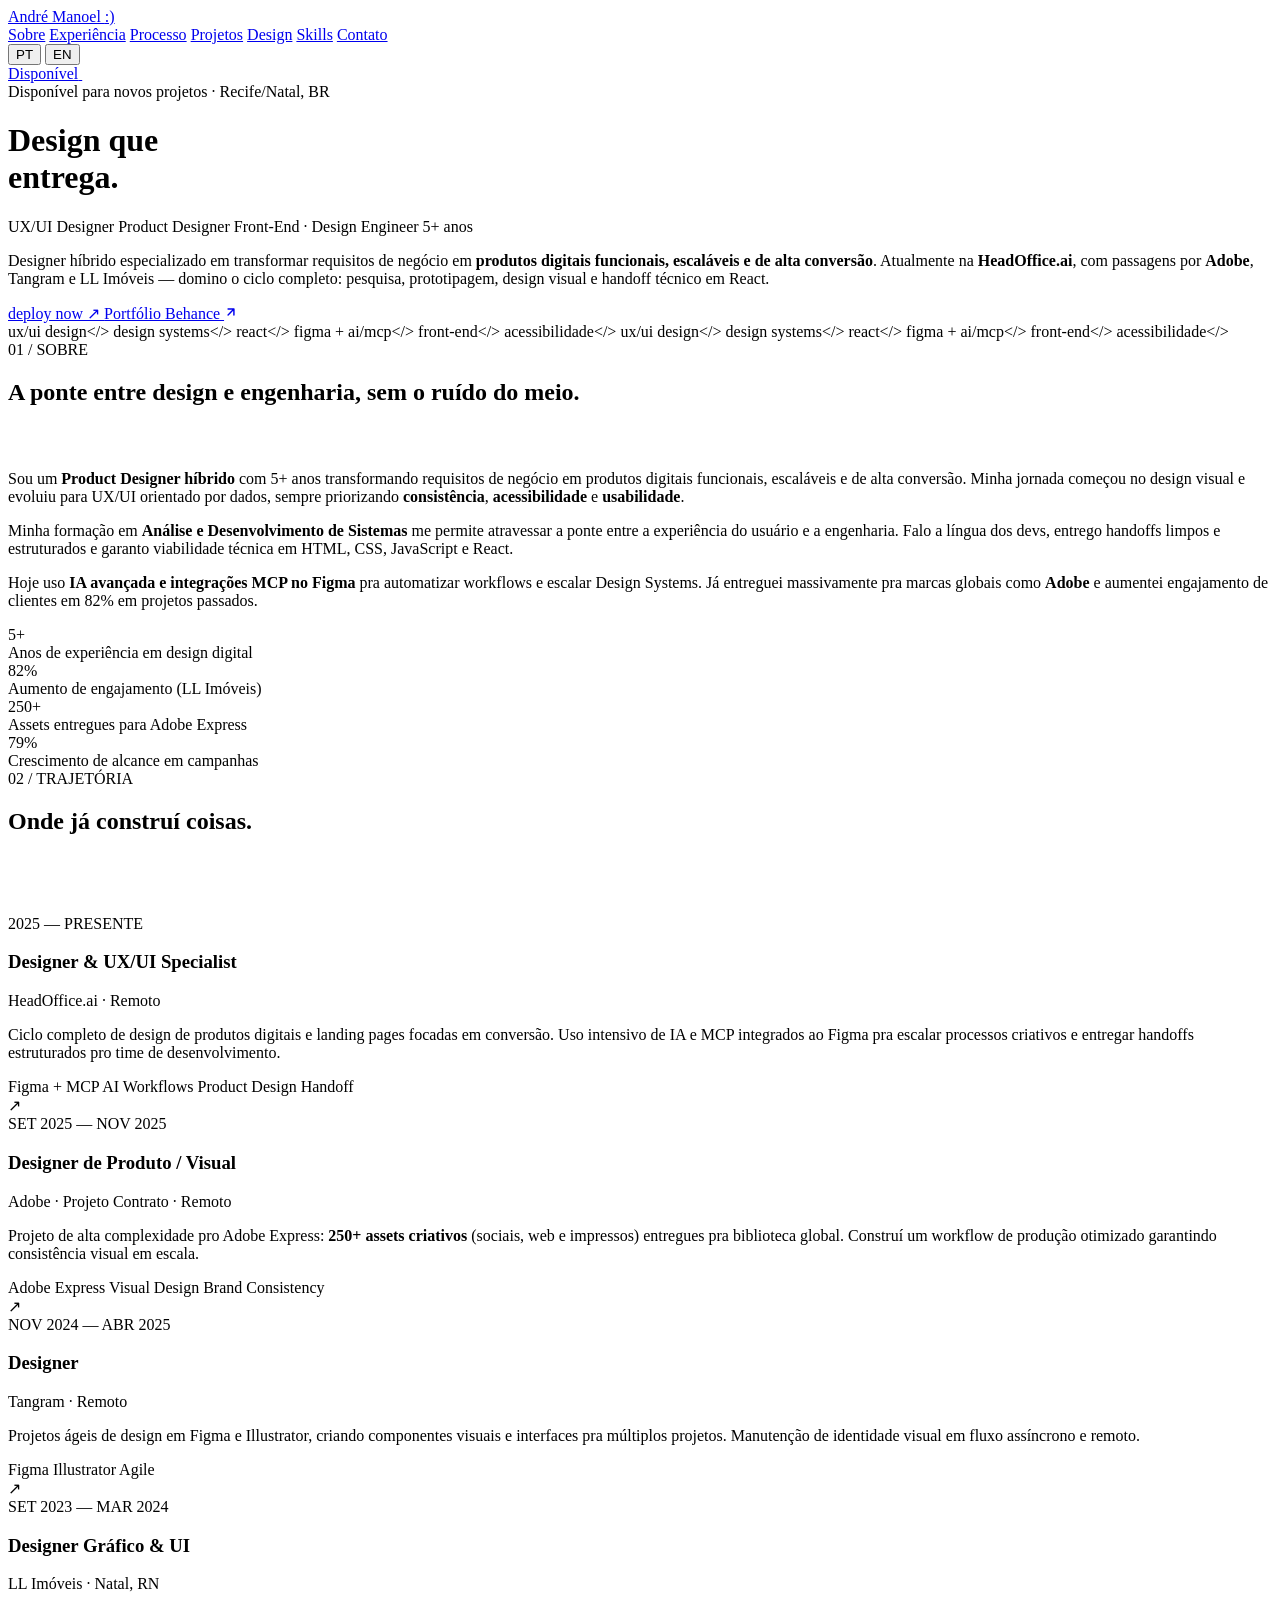
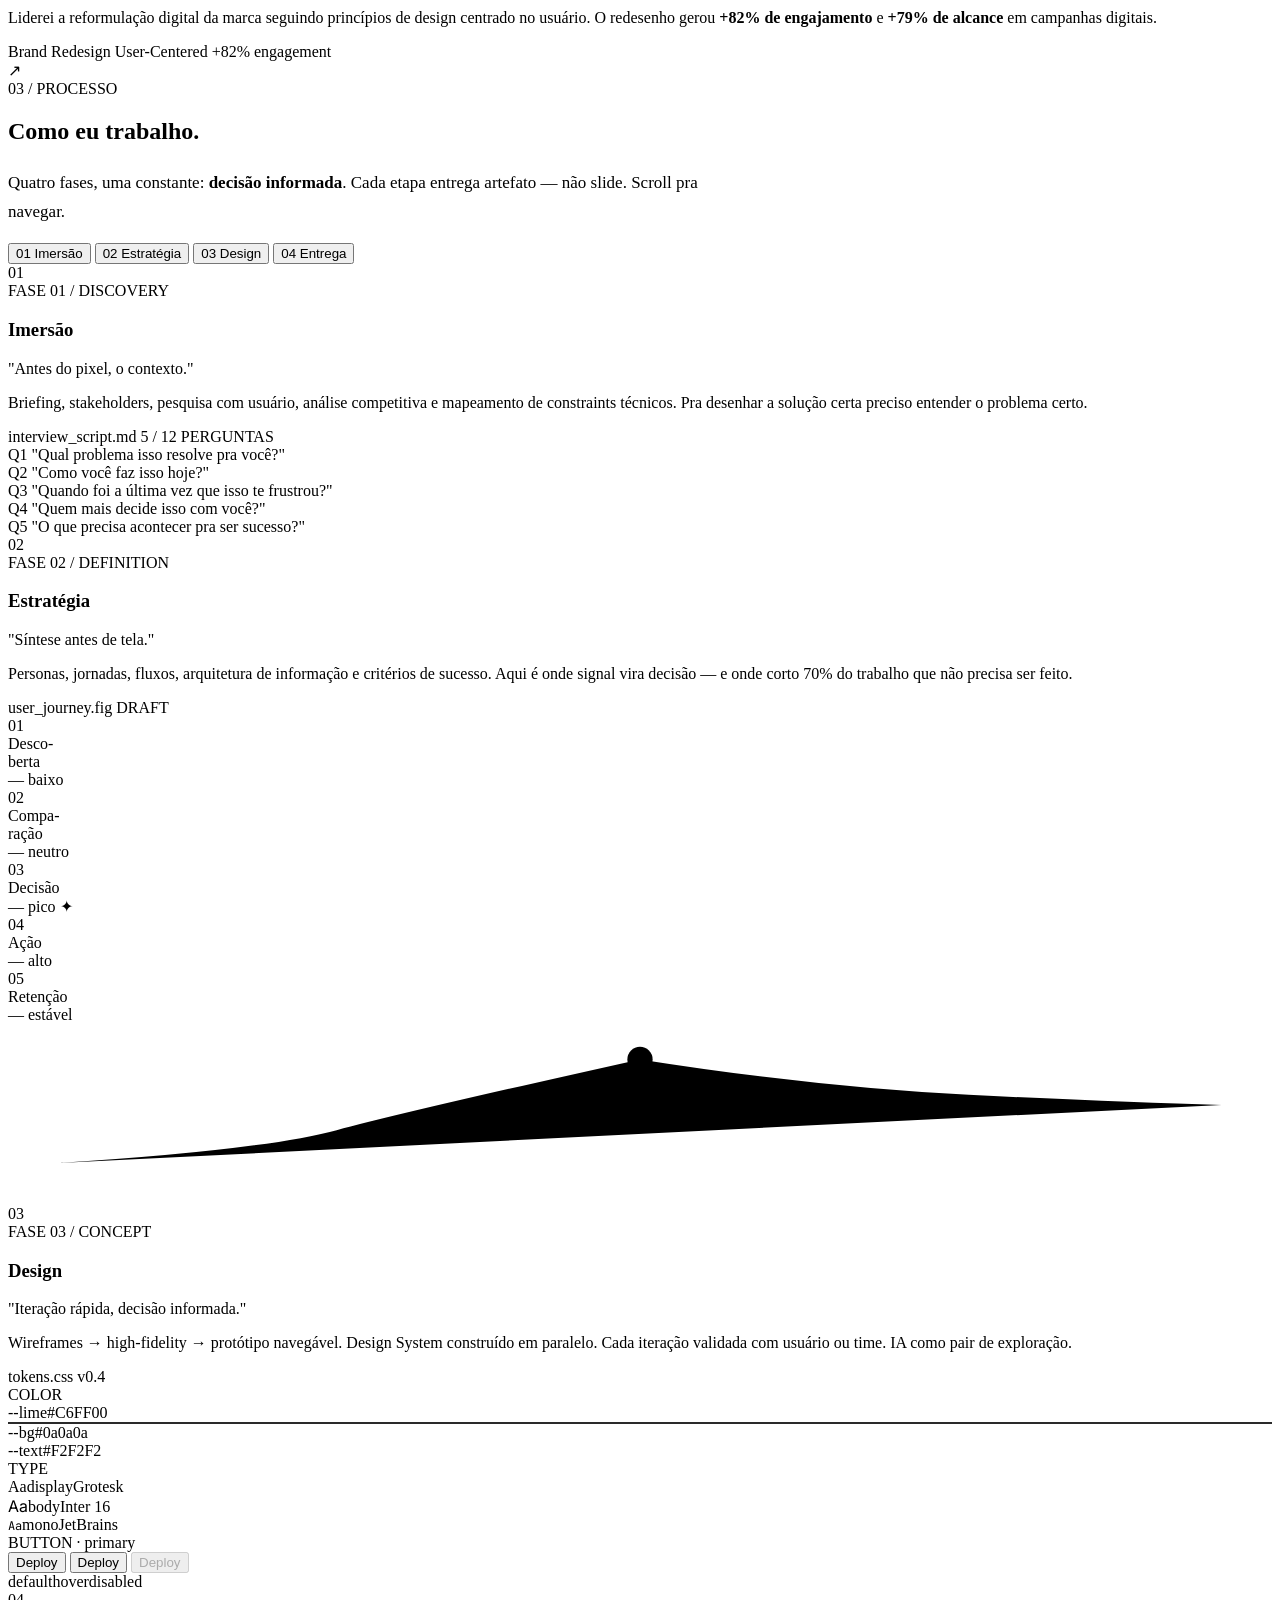
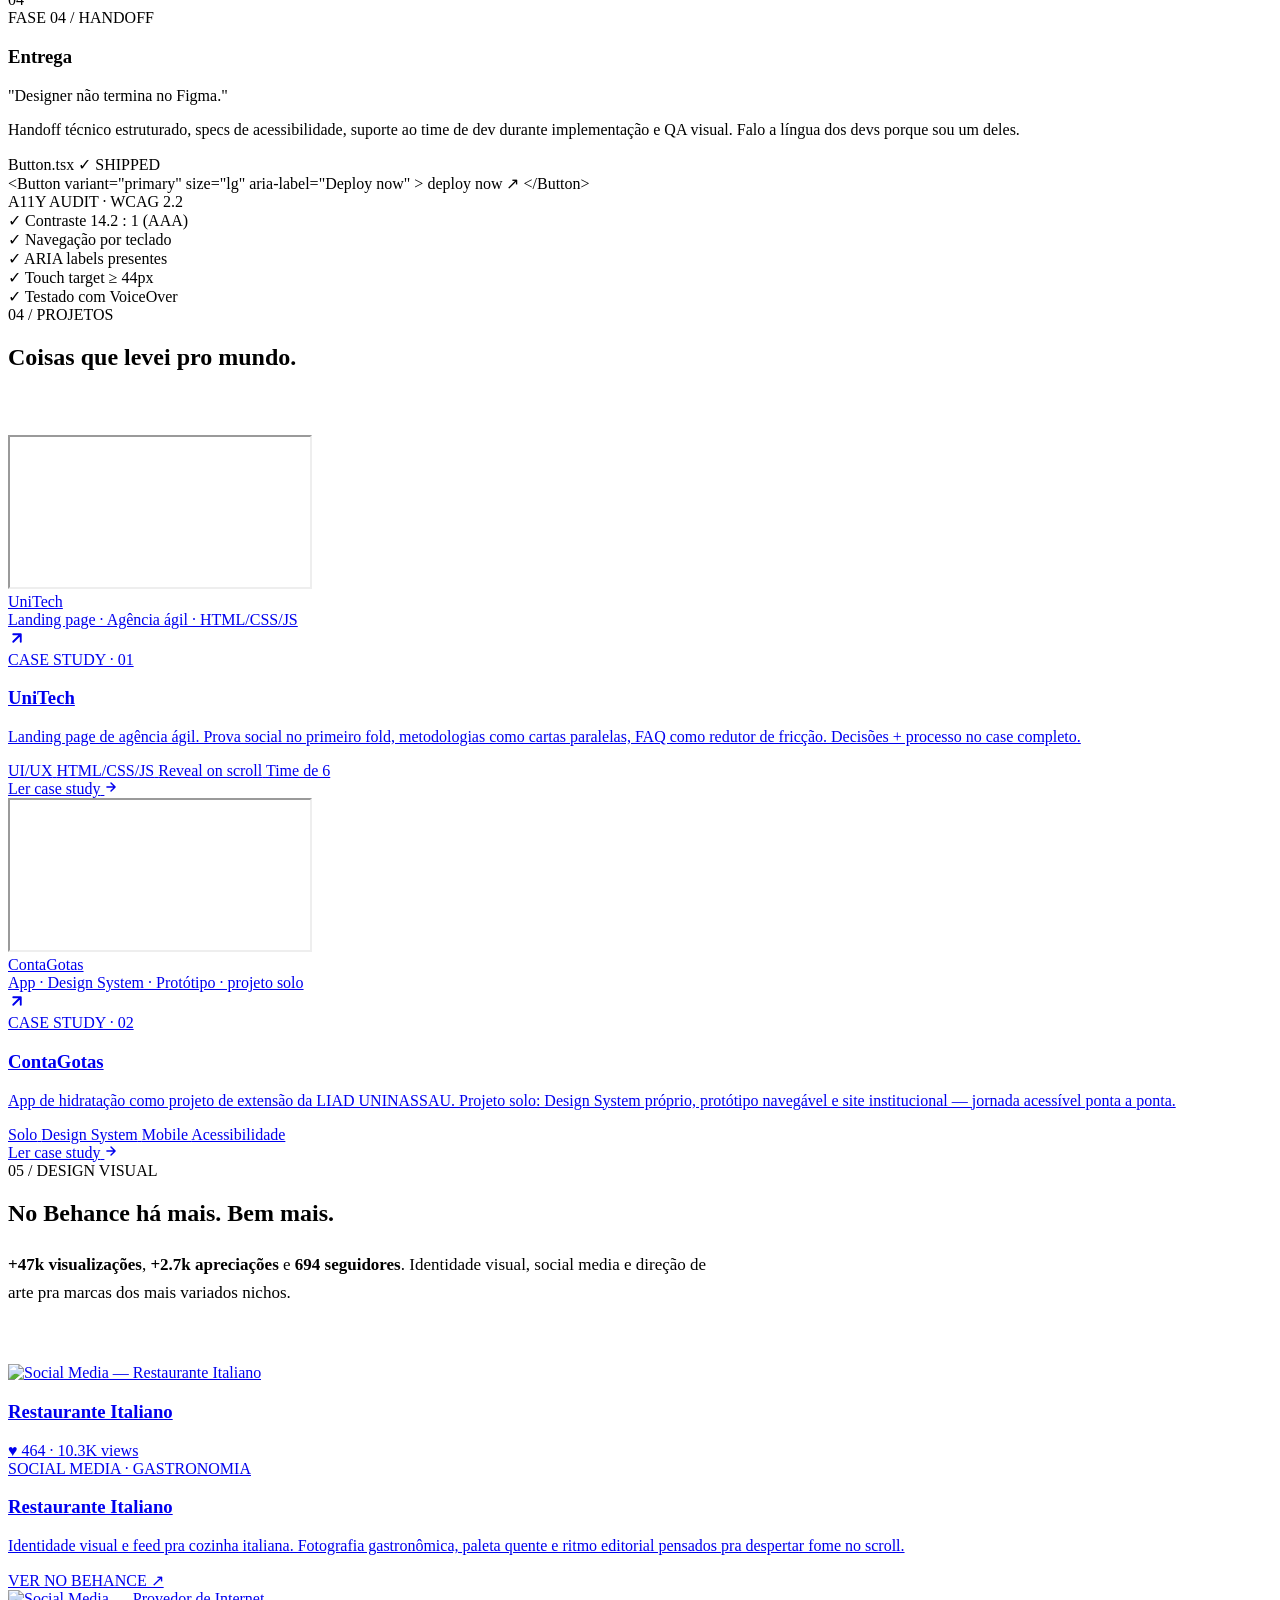
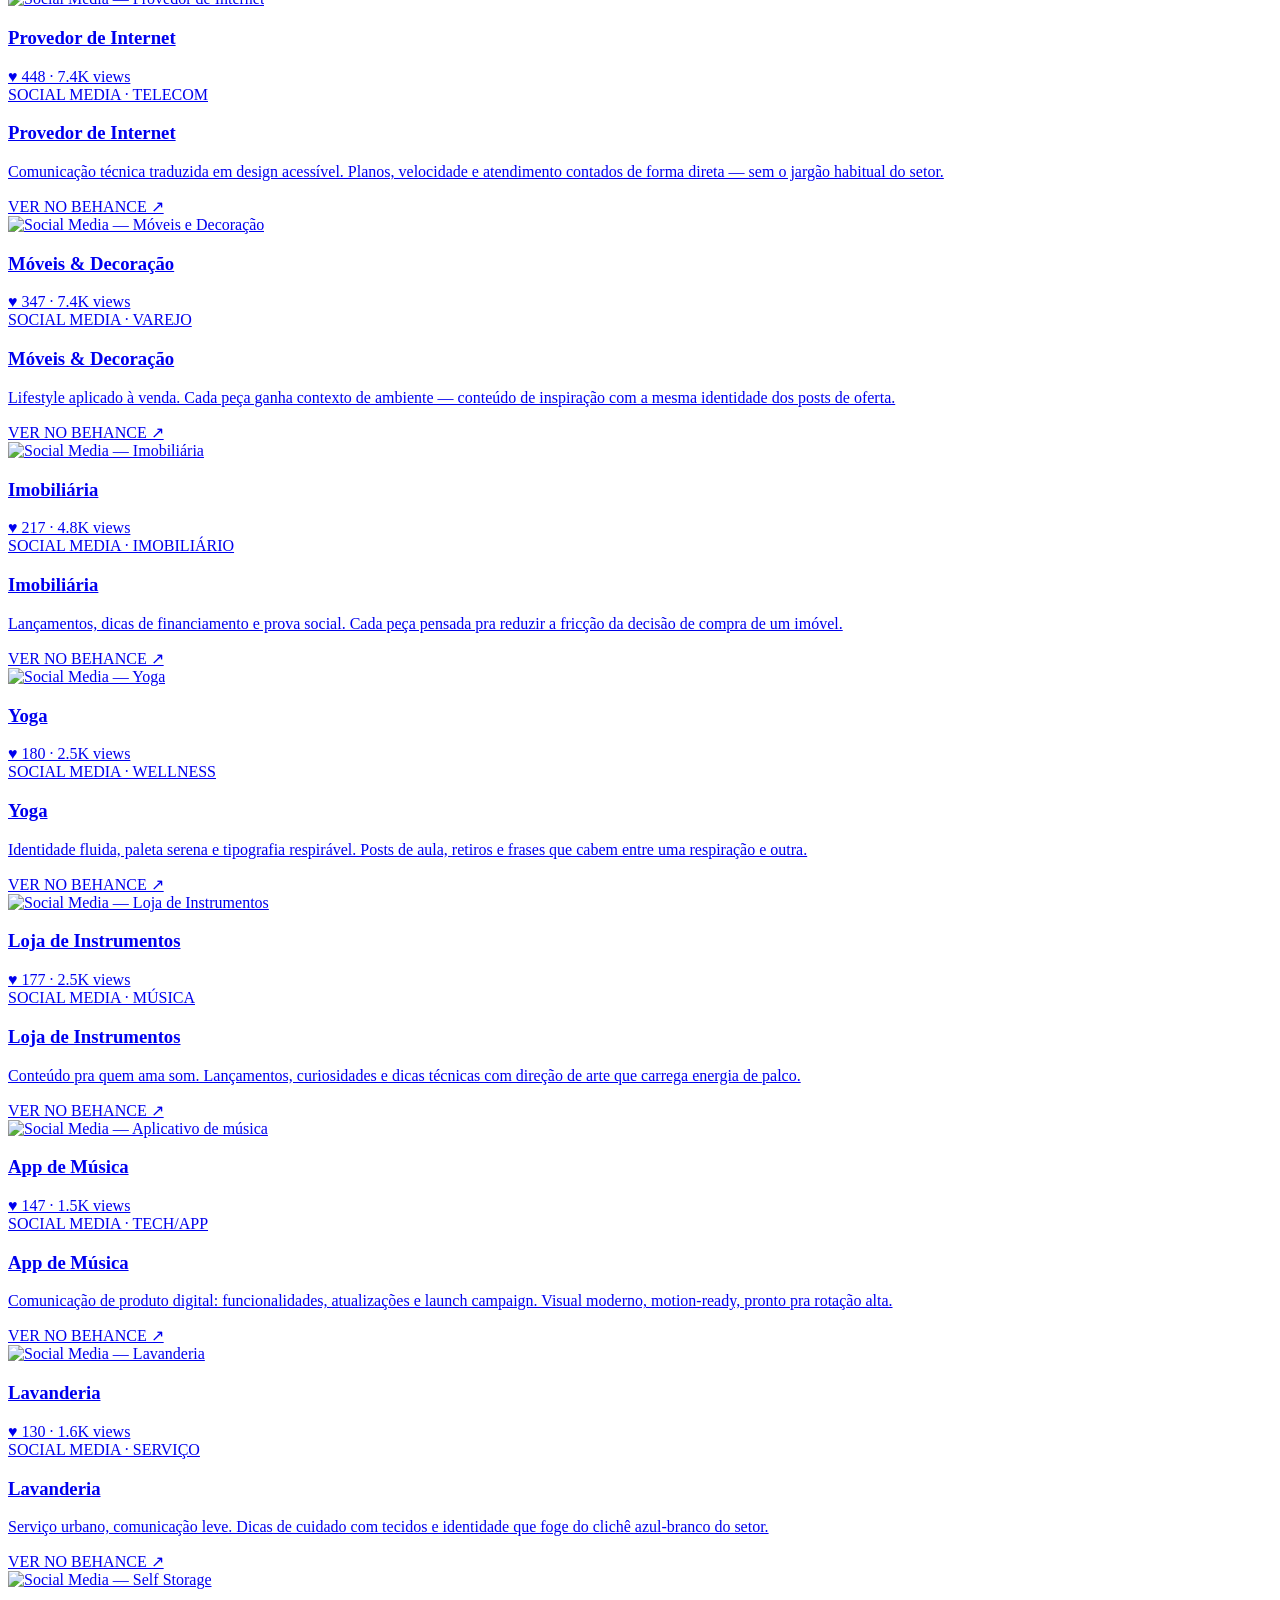
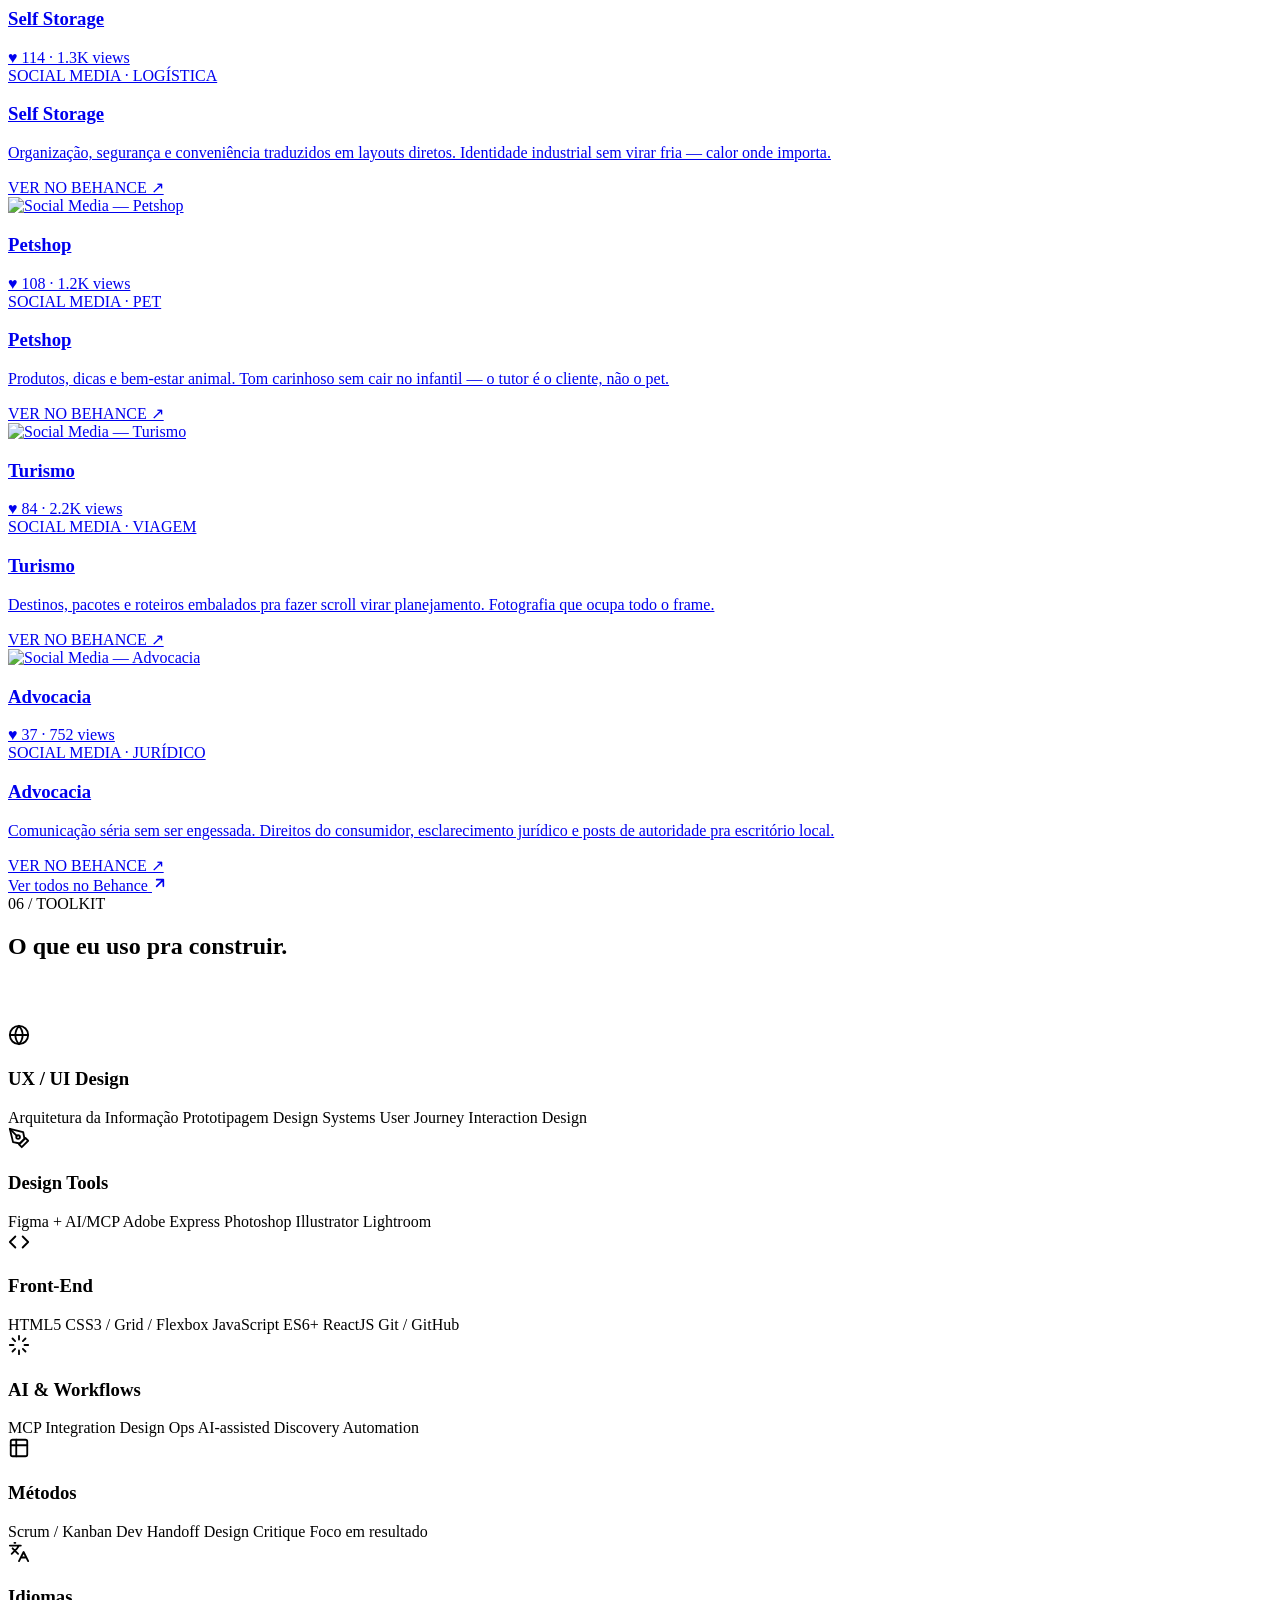
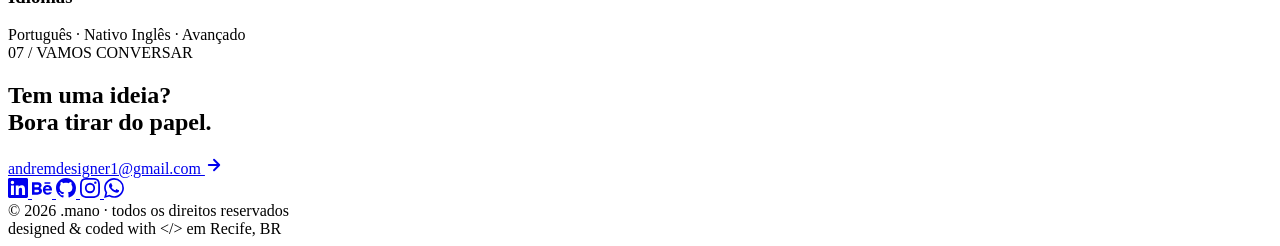
==== index.html @ 1f4635e1 "Add files via upload" ====
<!DOCTYPE html>
<html lang="pt-BR">
<head>
<meta charset="UTF-8" />
<meta name="viewport" content="width=device-width, initial-scale=1.0" />
<title>André Manoel — UX/UI Designer × Design Engineer</title>
<meta name="description" content="Portfólio de André Manoel — UX/UI Designer e Design Engineer híbrido, atualmente na HeadOffice.ai. 5+ anos transformando produtos digitais." />
<meta name="theme-color" content="#0a0a0a" />
<meta name="author" content="André Manoel" />

<!-- Open Graph / social sharing -->
<meta property="og:type" content="website" />
<meta property="og:title" content="André Manoel — UX/UI Designer × Design Engineer" />
<meta property="og:description" content="Designer híbrido: pesquisa, prototipagem, design visual e handoff técnico em React. 5+ anos transformando produtos digitais." />
<meta property="og:locale" content="pt_BR" />
<meta name="twitter:card" content="summary_large_image" />
<meta name="twitter:title" content="André Manoel — UX/UI Designer × Design Engineer" />
<meta name="twitter:description" content="Designer híbrido: pesquisa, prototipagem, design visual e handoff técnico em React." />

<!-- Favicon (SVG inline — ponto lime da marca) -->
<link rel="icon" href="data:image/svg+xml,%3Csvg xmlns='http://www.w3.org/2000/svg' viewBox='0 0 32 32'%3E%3Crect width='32' height='32' rx='7' fill='%230a0a0a'/%3E%3Ccircle cx='16' cy='16' r='6' fill='%23C6FF00'/%3E%3C/svg%3E" />

<link rel="preconnect" href="https://fonts.googleapis.com">
<link rel="preconnect" href="https://fonts.gstatic.com" crossorigin>
<link href="https://fonts.googleapis.com/css2?family=Inter:wght@400;500;600;700;800;900&family=JetBrains+Mono:wght@400;500;700&family=Space+Grotesk:wght@500;600;700&display=swap" rel="stylesheet">

<!-- Estilos modularizados -->
<link rel="stylesheet" href="css/main.css" />
</head>
<body>

<div class="noise" aria-hidden="true"></div>
<div class="cursor" id="cursor" aria-hidden="true"></div>

<!-- ==================== NAV ==================== -->
<nav class="top">
  <div class="wrap">
    <a href="#top" class="logo" data-hover>
      <span class="logo-dot" aria-hidden="true"></span>
      André Manoel <span style="color: var(--text-faint); font-weight: 400;" class="logo-smile" aria-hidden="true">:)</span>
    </a>
    <div class="nav-links">
      <a href="#about" data-hover data-i18n="nav.about">Sobre</a>
      <a href="#experience" data-hover data-i18n="nav.experience">Experiência</a>
      <a href="#process" data-hover data-i18n="nav.process">Processo</a>
      <a href="#projects" data-hover data-i18n="nav.projects">Projetos</a>
      <a href="#behance" data-hover data-i18n="nav.design">Design</a>
      <a href="#skills" data-hover data-i18n="nav.skills">Skills</a>
      <a href="#contact" data-hover data-i18n="nav.contact">Contato</a>
    </div>
    <div class="nav-right">
      <div class="lang-toggle" role="group" aria-label="Idioma / Language">
        <button class="lang-btn active" data-lang-switch="pt" aria-pressed="true" data-hover>PT</button>
        <button class="lang-btn" data-lang-switch="en" aria-pressed="false" data-hover>EN</button>
      </div>
      <a href="mailto:andremdesigner1@gmail.com" class="nav-cta" data-hover>
        <span class="nav-cta-label" data-i18n="nav.available">Disponível</span>
        <span style="display:inline-block;width:6px;height:6px;background:var(--bg);border-radius:50%;" aria-hidden="true"></span>
      </a>
    </div>
  </div>
</nav>

<!-- ==================== HERO ==================== -->
<header class="hero" id="top">
  <div class="hero-glow" aria-hidden="true"></div>
  <div class="wrap hero-inner">
    <div class="status-pill reveal">
      <img class="status-avatar" onerror="this.remove()" src="https://media.licdn.com/dms/image/v2/D4D03AQFtV-QWuwMjag/profile-displayphoto-crop_800_800/B4DZlXTOY6H0AI-/0/1758106282095?e=1787184000&v=beta&t=5m9pSikh3ZSI5dStxUFtf2FGkVQ0LWDMI7VWDf2AWZ4" alt="André Manoel" loading="eager"/>
      <span class="status-dot" aria-hidden="true"></span>
      <span class="status-text" data-i18n="hero.pill">Disponível para novos projetos · Recife/Natal, BR</span>
    </div>

    <h1 class="reveal" data-i18n="hero.h1">
      Design que<br/>
      <span class="brace gradient">entrega.</span>
    </h1>

    <div class="hero-meta reveal-stagger">
      <span class="chip">UX/UI Designer</span>
      <span class="chip">Product Designer</span>
      <span class="chip">Front-End · Design Engineer</span>
      <span class="chip" data-i18n="hero.chip4">5+ anos</span>
    </div>

    <p class="hero-desc reveal" data-i18n="hero.desc">
      Designer híbrido especializado em transformar requisitos de negócio em
      <strong>produtos digitais funcionais, escaláveis e de alta conversão</strong>.
      Atualmente na <strong>HeadOffice.ai</strong>, com passagens por
      <strong>Adobe</strong>, Tangram e LL Imóveis — domino o ciclo completo: pesquisa, prototipagem, design visual e handoff técnico em React.
    </p>

    <div class="hero-actions reveal">
      <a href="#projects" class="btn btn-primary" data-hover data-i18n="hero.cta1">
        deploy now ↗
      </a>
      <a href="https://behance.net/andremdesigner" target="_blank" rel="noopener" class="btn btn-ghost" data-hover data-i18n="hero.cta2">
        Portfólio Behance
        <svg width="14" height="14" viewBox="0 0 24 24" fill="none" stroke="currentColor" stroke-width="2.5" stroke-linecap="round" stroke-linejoin="round" aria-hidden="true"><path d="M7 17L17 7M7 7h10v10"/></svg>
      </a>
    </div>
  </div>
</header>

<!-- ==================== MARQUEE ==================== -->
<div class="marquee" aria-hidden="true">
  <div class="marquee-track">
    <span>ux/ui design</span><span class="lime">&lt;/&gt;</span>
    <span>design systems</span><span class="lime">&lt;/&gt;</span>
    <span>react</span><span class="lime">&lt;/&gt;</span>
    <span>figma + ai/mcp</span><span class="lime">&lt;/&gt;</span>
    <span>front-end</span><span class="lime">&lt;/&gt;</span>
    <span>acessibilidade</span><span class="lime">&lt;/&gt;</span>
    <span>ux/ui design</span><span class="lime">&lt;/&gt;</span>
    <span>design systems</span><span class="lime">&lt;/&gt;</span>
    <span>react</span><span class="lime">&lt;/&gt;</span>
    <span>figma + ai/mcp</span><span class="lime">&lt;/&gt;</span>
    <span>front-end</span><span class="lime">&lt;/&gt;</span>
    <span>acessibilidade</span><span class="lime">&lt;/&gt;</span>
  </div>
</div>

<!-- ==================== ABOUT ==================== -->
<section id="about" aria-labelledby="about-title">
  <div class="wrap">
    <div class="section-head reveal">
      <span class="section-num" data-i18n="about.num">01 / SOBRE</span>
    </div>

    <h2 id="about-title" class="section-title reveal" style="margin-bottom: 64px; max-width: 900px;" data-i18n="about.title">
      A ponte entre <span class="brace">design</span> e <span class="brace">engenharia</span>, sem o ruído do meio.
    </h2>

    <div class="about-grid">
      <div class="about-body reveal">
        <p data-i18n="about.p1">
          Sou um <strong>Product Designer híbrido</strong> com 5+ anos transformando requisitos de negócio em
          produtos digitais funcionais, escaláveis e de alta conversão. Minha jornada começou no design visual
          e evoluiu para UX/UI orientado por dados, sempre priorizando <strong>consistência</strong>,
          <strong>acessibilidade</strong> e <strong>usabilidade</strong>.
        </p>
        <p data-i18n="about.p2">
          Minha formação em <strong>Análise e Desenvolvimento de Sistemas</strong> me permite atravessar a
          ponte entre a experiência do usuário e a engenharia. Falo a língua dos devs, entrego
          <span class="hl">handoffs limpos e estruturados</span> e garanto viabilidade técnica em
          HTML, CSS, JavaScript e React.
        </p>
        <p data-i18n="about.p3">
          Hoje uso <strong>IA avançada e integrações MCP no Figma</strong> pra automatizar workflows e escalar
          Design Systems. Já entreguei massivamente pra marcas globais como <strong>Adobe</strong> e aumentei
          engajamento de clientes em <span class="hl">82%</span> em projetos passados.
        </p>
      </div>

      <div class="stats reveal-stagger">
        <div class="stat">
          <div class="stat-num">5+</div>
          <div class="stat-label" data-i18n="about.stat1">Anos de experiência em design digital</div>
        </div>
        <div class="stat">
          <div class="stat-num">82%</div>
          <div class="stat-label" data-i18n="about.stat2">Aumento de engajamento (LL Imóveis)</div>
        </div>
        <div class="stat">
          <div class="stat-num">250+</div>
          <div class="stat-label" data-i18n="about.stat3">Assets entregues para Adobe Express</div>
        </div>
        <div class="stat">
          <div class="stat-num">79%</div>
          <div class="stat-label" data-i18n="about.stat4">Crescimento de alcance em campanhas</div>
        </div>
      </div>
    </div>
  </div>
</section>

<!-- ==================== EXPERIENCE ==================== -->
<section id="experience" style="background: var(--bg-elev);" aria-labelledby="exp-title">
  <div class="wrap">
    <div class="section-head reveal">
      <span class="section-num" data-i18n="exp.num">02 / TRAJETÓRIA</span>
    </div>

    <h2 id="exp-title" class="section-title reveal" style="margin-bottom: 80px; max-width: 900px;" data-i18n="exp.title">
      Onde já <span class="brace">construí</span> coisas.
    </h2>

    <div class="exp-list">
      <article class="exp-item reveal" data-hover>
        <div class="exp-date">2025 — PRESENTE</div>
        <div class="exp-main">
          <h3 class="exp-role">Designer &amp; UX/UI Specialist</h3>
          <div class="exp-company">
            <span class="exp-company-tag">HeadOffice.ai</span>
            <span>· Remoto</span>
          </div>
          <p class="exp-desc">
            Ciclo completo de design de produtos digitais e landing pages focadas em conversão.
            Uso intensivo de IA e MCP integrados ao Figma pra escalar processos criativos e
            entregar handoffs estruturados pro time de desenvolvimento.
          </p>
          <div class="exp-tags">
            <span class="exp-tag">Figma + MCP</span>
            <span class="exp-tag">AI Workflows</span>
            <span class="exp-tag">Product Design</span>
            <span class="exp-tag">Handoff</span>
          </div>
        </div>
        <div class="exp-arrow" aria-hidden="true">↗</div>
      </article>

      <article class="exp-item reveal" data-hover>
        <div class="exp-date">SET 2025 — NOV 2025</div>
        <div class="exp-main">
          <h3 class="exp-role">Designer de Produto / Visual</h3>
          <div class="exp-company">
            <span class="exp-company-tag">Adobe</span>
            <span>· Projeto Contrato · Remoto</span>
          </div>
          <p class="exp-desc">
            Projeto de alta complexidade pro Adobe Express: <strong>250+ assets criativos</strong>
            (sociais, web e impressos) entregues pra biblioteca global. Construí um workflow de
            produção otimizado garantindo consistência visual em escala.
          </p>
          <div class="exp-tags">
            <span class="exp-tag">Adobe Express</span>
            <span class="exp-tag">Visual Design</span>
            <span class="exp-tag">Brand Consistency</span>
          </div>
        </div>
        <div class="exp-arrow" aria-hidden="true">↗</div>
      </article>

      <article class="exp-item reveal" data-hover>
        <div class="exp-date">NOV 2024 — ABR 2025</div>
        <div class="exp-main">
          <h3 class="exp-role">Designer</h3>
          <div class="exp-company">
            <span class="exp-company-tag">Tangram</span>
            <span>· Remoto</span>
          </div>
          <p class="exp-desc">
            Projetos ágeis de design em Figma e Illustrator, criando componentes visuais e
            interfaces pra múltiplos projetos. Manutenção de identidade visual em fluxo
            assíncrono e remoto.
          </p>
          <div class="exp-tags">
            <span class="exp-tag">Figma</span>
            <span class="exp-tag">Illustrator</span>
            <span class="exp-tag">Agile</span>
          </div>
        </div>
        <div class="exp-arrow" aria-hidden="true">↗</div>
      </article>

      <article class="exp-item reveal" data-hover>
        <div class="exp-date">SET 2023 — MAR 2024</div>
        <div class="exp-main">
          <h3 class="exp-role">Designer Gráfico &amp; UI</h3>
          <div class="exp-company">
            <span class="exp-company-tag">LL Imóveis</span>
            <span>· Natal, RN</span>
          </div>
          <p class="exp-desc">
            Liderei a reformulação digital da marca seguindo princípios de design centrado no usuário.
            O redesenho gerou <strong>+82% de engajamento</strong> e <strong>+79% de alcance</strong>
            em campanhas digitais.
          </p>
          <div class="exp-tags">
            <span class="exp-tag">Brand Redesign</span>
            <span class="exp-tag">User-Centered</span>
            <span class="exp-tag">+82% engagement</span>
          </div>
        </div>
        <div class="exp-arrow" aria-hidden="true">↗</div>
      </article>
    </div>
  </div>
</section>

<!-- ==================== PROCESS — sticky scroll cinema ==================== -->
<section id="process" aria-labelledby="proc-title">
  <div class="wrap">
    <div class="section-head reveal">
      <span class="section-num" data-i18n="proc.num">03 / PROCESSO</span>
    </div>

    <h2 id="proc-title" class="section-title reveal" style="margin-bottom: 24px; max-width: 900px;" data-i18n="proc.title">
      Como eu <span class="brace">trabalho</span>.
    </h2>
    <p class="reveal" style="color: var(--text-dim); max-width: 720px; margin-bottom: 16px; font-size: 17px; line-height: 1.7;" data-i18n="proc.intro">
      Quatro fases, uma constante: <strong style="color: var(--text);">decisão informada</strong>.
      Cada etapa entrega artefato — não slide. Scroll pra navegar.
    </p>

    <div class="process-layout reveal">

      <!-- LEFT: sticky stepper -->
      <aside class="stepper" id="stepper" aria-label="Navegação das fases do processo">
        <div class="stepper-track" aria-hidden="true">
          <div class="stepper-progress" id="stepperProgress"></div>
        </div>
        <button class="step active" data-step="0" data-target="phase-1" data-hover>
          <span class="step-num" aria-hidden="true">01</span>
          <span class="step-label" data-i18n="proc.step1">Imersão</span>
        </button>
        <button class="step" data-step="1" data-target="phase-2" data-hover>
          <span class="step-num" aria-hidden="true">02</span>
          <span class="step-label" data-i18n="proc.step2">Estratégia</span>
        </button>
        <button class="step" data-step="2" data-target="phase-3" data-hover>
          <span class="step-num" aria-hidden="true">03</span>
          <span class="step-label" data-i18n="proc.step3">Design</span>
        </button>
        <button class="step" data-step="3" data-target="phase-4" data-hover>
          <span class="step-num" aria-hidden="true">04</span>
          <span class="step-label" data-i18n="proc.step4">Entrega</span>
        </button>
      </aside>

      <!-- RIGHT: phase scenes -->
      <div class="scenes">

        <article class="phase" id="phase-1" data-idx="0">
          <div class="phase-bignum" aria-hidden="true">01</div>
          <div class="phase-content">
            <span class="phase-meta" data-i18n="proc.p1.meta">FASE 01 / DISCOVERY</span>
            <h3 class="phase-title" data-i18n="proc.p1.title">Imersão</h3>
            <p class="phase-quote" data-i18n="proc.p1.quote">"Antes do pixel, o contexto."</p>
            <p class="phase-desc" data-i18n="proc.p1.desc">
              Briefing, stakeholders, pesquisa com usuário, análise competitiva e mapeamento de
              constraints técnicos. Pra desenhar a solução certa preciso entender o problema certo.
            </p>
            <div class="phase-code">
              <div class="code-header">
                <div class="code-dots" aria-hidden="true"><span></span><span></span><span></span></div>
                <span class="code-name">interview_script.md</span>
                <span class="artifact-tag">5 / 12 PERGUNTAS</span>
              </div>
              <div class="q-list">
                <div class="q-item"><span class="q-num">Q1</span> "Qual problema isso resolve pra você?"</div>
                <div class="q-item"><span class="q-num">Q2</span> "Como você faz isso hoje?"</div>
                <div class="q-item"><span class="q-num">Q3</span> "Quando foi a última vez que isso te frustrou?"</div>
                <div class="q-item"><span class="q-num">Q4</span> "Quem mais decide isso com você?"</div>
                <div class="q-item"><span class="q-num">Q5</span> "O que precisa acontecer pra ser sucesso?"</div>
              </div>
            </div>
          </div>
        </article>

        <article class="phase" id="phase-2" data-idx="1">
          <div class="phase-bignum" aria-hidden="true">02</div>
          <div class="phase-content">
            <span class="phase-meta" data-i18n="proc.p2.meta">FASE 02 / DEFINITION</span>
            <h3 class="phase-title" data-i18n="proc.p2.title">Estratégia</h3>
            <p class="phase-quote" data-i18n="proc.p2.quote">"Síntese antes de tela."</p>
            <p class="phase-desc" data-i18n="proc.p2.desc">
              Personas, jornadas, fluxos, arquitetura de informação e critérios de sucesso.
              Aqui é onde signal vira decisão — e onde corto 70% do trabalho que não precisa ser feito.
            </p>
            <div class="phase-code">
              <div class="code-header">
                <div class="code-dots" aria-hidden="true"><span></span><span></span><span></span></div>
                <span class="code-name">user_journey.fig</span>
                <span class="artifact-tag">DRAFT</span>
              </div>
              <div class="journey">
                <div class="j-flow">
                  <div class="j-step"><div class="j-num">01</div><div class="j-label">Desco-<br/>berta</div><div class="j-mood">— baixo</div></div>
                  <div class="j-step"><div class="j-num">02</div><div class="j-label">Compa-<br/>ração</div><div class="j-mood">— neutro</div></div>
                  <div class="j-step peak"><div class="j-num">03</div><div class="j-label">Decisão</div><div class="j-mood">— pico ✦</div></div>
                  <div class="j-step"><div class="j-num">04</div><div class="j-label">Ação</div><div class="j-mood">— alto</div></div>
                  <div class="j-step"><div class="j-num">05</div><div class="j-label">Retenção</div><div class="j-mood">— estável</div></div>
                </div>
                <svg class="j-curve" viewBox="0 0 500 70" preserveAspectRatio="none" aria-hidden="true">
                  <path class="curve-path" d="M 20 55 Q 100 50 130 42 T 250 14 Q 320 25 380 28 T 480 32"/>
                  <circle class="curve-dot" cx="250" cy="14" r="5"/>
                </svg>
              </div>
            </div>
          </div>
        </article>

        <article class="phase" id="phase-3" data-idx="2">
          <div class="phase-bignum" aria-hidden="true">03</div>
          <div class="phase-content">
            <span class="phase-meta" data-i18n="proc.p3.meta">FASE 03 / CONCEPT</span>
            <h3 class="phase-title" data-i18n="proc.p3.title">Design</h3>
            <p class="phase-quote" data-i18n="proc.p3.quote">"Iteração rápida, decisão informada."</p>
            <p class="phase-desc" data-i18n="proc.p3.desc">
              Wireframes → high-fidelity → protótipo navegável. Design System construído em paralelo.
              Cada iteração validada com usuário ou time. IA como pair de exploração.
            </p>
            <div class="phase-code">
              <div class="code-header">
                <div class="code-dots" aria-hidden="true"><span></span><span></span><span></span></div>
                <span class="code-name">tokens.css</span>
                <span class="artifact-tag">v0.4</span>
              </div>
              <div class="tokens">
                <div class="t-grid">
                  <div class="t-group">
                    <div class="t-title">COLOR</div>
                    <div class="t-row"><div class="t-swatch" style="background:#C6FF00" aria-hidden="true"></div><span class="t-name">--lime</span><span class="t-val">#C6FF00</span></div>
                    <div class="t-row"><div class="t-swatch" style="background:#0a0a0a;border:1px solid #2a2a2a" aria-hidden="true"></div><span class="t-name">--bg</span><span class="t-val">#0a0a0a</span></div>
                    <div class="t-row"><div class="t-swatch" style="background:#F2F2F2" aria-hidden="true"></div><span class="t-name">--text</span><span class="t-val">#F2F2F2</span></div>
                  </div>
                  <div class="t-group">
                    <div class="t-title">TYPE</div>
                    <div class="t-row"><span class="t-type" aria-hidden="true">Aa</span><span class="t-name">display</span><span class="t-val">Grotesk</span></div>
                    <div class="t-row"><span class="t-type" style="font-family:Inter" aria-hidden="true">Aa</span><span class="t-name">body</span><span class="t-val">Inter 16</span></div>
                    <div class="t-row"><span class="t-type" style="font-family:'JetBrains Mono';font-size:12px" aria-hidden="true">Aa</span><span class="t-name">mono</span><span class="t-val">JetBrains</span></div>
                  </div>
                </div>
                <div class="cp-label">BUTTON · primary</div>
                <div class="cp-row">
                  <button class="cp-btn" tabindex="-1">Deploy</button>
                  <button class="cp-btn hover" tabindex="-1">Deploy</button>
                  <button class="cp-btn disabled" tabindex="-1" disabled>Deploy</button>
                </div>
                <div class="cp-states"><span>default</span><span>hover</span><span>disabled</span></div>
              </div>
            </div>
          </div>
        </article>

        <article class="phase" id="phase-4" data-idx="3">
          <div class="phase-bignum" aria-hidden="true">04</div>
          <div class="phase-content">
            <span class="phase-meta" data-i18n="proc.p4.meta">FASE 04 / HANDOFF</span>
            <h3 class="phase-title" data-i18n="proc.p4.title">Entrega</h3>
            <p class="phase-quote" data-i18n="proc.p4.quote">"Designer não termina no Figma."</p>
            <p class="phase-desc" data-i18n="proc.p4.desc">
              Handoff técnico estruturado, specs de acessibilidade, suporte ao time de dev durante
              implementação e QA visual. Falo a língua dos devs porque sou um deles.
            </p>
            <div class="phase-code">
              <div class="code-header">
                <div class="code-dots" aria-hidden="true"><span></span><span></span><span></span></div>
                <span class="code-name">Button.tsx</span>
                <span class="artifact-tag ok">✓ SHIPPED</span>
              </div>
              <div class="ship-code" aria-hidden="true">
<span class="ln"><span class="tag">&lt;Button</span></span>
<span class="ln"><span class="indent"></span><span class="attr">variant</span>=<span class="str">"primary"</span></span>
<span class="ln"><span class="indent"></span><span class="attr">size</span>=<span class="str">"lg"</span></span>
<span class="ln"><span class="indent"></span><span class="attr">aria-label</span>=<span class="str">"Deploy now"</span></span>
<span class="ln"><span class="tag">&gt;</span></span>
<span class="ln"><span class="indent"></span>deploy now ↗</span>
<span class="ln"><span class="tag">&lt;/Button&gt;</span></span>
              </div>
              <div class="ship-checks">
                <div class="checks-title">A11Y AUDIT · WCAG 2.2</div>
                <div class="check"><span class="ck-icon" aria-hidden="true">✓</span> Contraste 14.2 : 1 (AAA)</div>
                <div class="check"><span class="ck-icon" aria-hidden="true">✓</span> Navegação por teclado</div>
                <div class="check"><span class="ck-icon" aria-hidden="true">✓</span> ARIA labels presentes</div>
                <div class="check"><span class="ck-icon" aria-hidden="true">✓</span> Touch target ≥ 44px</div>
                <div class="check"><span class="ck-icon" aria-hidden="true">✓</span> Testado com VoiceOver</div>
              </div>
            </div>
          </div>
        </article>

      </div>
    </div>
  </div>
</section>

<!-- ==================== PROJECTS ==================== -->
<section id="projects" style="background: var(--bg-elev);" aria-labelledby="prj-title">
  <div class="wrap">
    <div class="section-head reveal">
      <span class="section-num" data-i18n="prj.num">04 / PROJETOS</span>
    </div>

    <h2 id="prj-title" class="section-title reveal" style="margin-bottom: 64px; max-width: 900px;" data-i18n="prj.title">
      Coisas que <span class="brace">levei pro mundo</span>.
    </h2>

    <div class="projects-grid reveal-stagger">

      <!-- UniTech -->
      <a class="project-card" href="unitech.html" data-hover aria-label="UniTech — ler case study">
        <div class="project-iframe-wrap" aria-hidden="true">
          <iframe src="https://andremluna.github.io/UniTech/" loading="lazy" title="UniTech preview" tabindex="-1" aria-hidden="true"></iframe>
        </div>

        <div class="project-label">
          <div>
            <div class="project-label-title">UniTech</div>
            <div class="project-label-sub" data-i18n="prj.u.sub">Landing page · Agência ágil · HTML/CSS/JS</div>
          </div>
          <div class="project-label-arrow" aria-hidden="true">
            <svg width="18" height="18" viewBox="0 0 24 24" fill="none" stroke="currentColor" stroke-width="2.5" stroke-linecap="round" stroke-linejoin="round"><path d="M7 17L17 7M7 7h10v10"/></svg>
          </div>
        </div>

        <div class="project-overlay">
          <div class="project-overlay-num">CASE STUDY · 01</div>
          <h3>UniTech</h3>
          <p data-i18n="prj.u.desc">
            Landing page de agência ágil. Prova social no primeiro fold, metodologias como cartas
            paralelas, FAQ como redutor de fricção. Decisões + processo no case completo.
          </p>
          <div class="project-tags">
            <span>UI/UX</span>
            <span>HTML/CSS/JS</span>
            <span data-i18n="prj.u.tag3">Reveal on scroll</span>
            <span data-i18n="prj.u.tag4">Time de 6</span>
          </div>
          <div class="project-actions">
            <span class="primary">
              <span data-i18n="prj.cta">Ler case study</span>
              <svg width="14" height="14" viewBox="0 0 24 24" fill="none" stroke="currentColor" stroke-width="2.5" stroke-linecap="round" stroke-linejoin="round" aria-hidden="true"><path d="M5 12h14M12 5l7 7-7 7"/></svg>
            </span>
          </div>
        </div>
      </a>

      <!-- ContaGotas -->
      <a class="project-card" href="contagotas.html" data-hover aria-label="ContaGotas — ler case study">
        <div class="project-iframe-wrap" aria-hidden="true">
          <iframe src="https://andremluna.github.io/ContaGotas/" loading="lazy" title="ContaGotas preview" tabindex="-1" aria-hidden="true"></iframe>
        </div>

        <div class="project-label">
          <div>
            <div class="project-label-title">ContaGotas</div>
            <div class="project-label-sub" data-i18n="prj.c.sub">App · Design System · Protótipo · projeto solo</div>
          </div>
          <div class="project-label-arrow" aria-hidden="true">
            <svg width="18" height="18" viewBox="0 0 24 24" fill="none" stroke="currentColor" stroke-width="2.5" stroke-linecap="round" stroke-linejoin="round"><path d="M7 17L17 7M7 7h10v10"/></svg>
          </div>
        </div>

        <div class="project-overlay">
          <div class="project-overlay-num">CASE STUDY · 02</div>
          <h3>ContaGotas</h3>
          <p data-i18n="prj.c.desc">
            App de hidratação como projeto de extensão da LIAD UNINASSAU. Projeto solo: Design System
            próprio, protótipo navegável e site institucional — jornada acessível ponta a ponta.
          </p>
          <div class="project-tags">
            <span data-i18n="prj.c.tag1">Solo</span>
            <span>Design System</span>
            <span>Mobile</span>
            <span data-i18n="prj.c.tag4">Acessibilidade</span>
          </div>
          <div class="project-actions">
            <span class="primary">
              <span data-i18n="prj.cta">Ler case study</span>
              <svg width="14" height="14" viewBox="0 0 24 24" fill="none" stroke="currentColor" stroke-width="2.5" stroke-linecap="round" stroke-linejoin="round" aria-hidden="true"><path d="M5 12h14M12 5l7 7-7 7"/></svg>
            </span>
          </div>
        </div>
      </a>

    </div>
  </div>
</section>

<!-- ==================== BEHANCE / DESIGN VISUAL ==================== -->
<section id="behance" aria-labelledby="bhc-title">
  <div class="wrap">
    <div class="section-head reveal">
      <span class="section-num" data-i18n="bhc.num">05 / DESIGN VISUAL</span>
    </div>

    <h2 id="bhc-title" class="section-title reveal" style="margin-bottom: 24px; max-width: 900px;" data-i18n="bhc.title">
      No Behance há mais. <span class="brace">Bem mais</span>.
    </h2>
    <p class="reveal" style="color: var(--text-dim); max-width: 720px; margin-bottom: 56px; font-size: 17px; line-height: 1.7;" data-i18n="bhc.intro">
      <strong style="color: var(--text);">+47k visualizações</strong>,
      <strong style="color: var(--text);">+2.7k apreciações</strong> e
      <strong style="color: var(--text);">694 seguidores</strong>. Identidade visual, social media e
      direção de arte pra marcas dos mais variados nichos.
    </p>

    <div class="behance-grid reveal-stagger">

      <a class="behance-card" href="https://www.behance.net/gallery/201307911/SOCIAL-MEDIA-RESTAURANTE-ITALIANO" target="_blank" rel="noopener" data-hover>
        <img src="https://mir-s3-cdn-cf.behance.net/projects/404/23f473201307911.Y3JvcCw4MTAsNjMzLDAsMA.png" alt="Social Media — Restaurante Italiano" loading="lazy"/>
        <div class="behance-overlay">
          <h3>Restaurante Italiano</h3>
          <div class="behance-stats">♥ 464 · 10.3K views</div>
        </div>
        <div class="behance-hover">
          <div class="type" data-i18n="bhc.h1.type">SOCIAL MEDIA · GASTRONOMIA</div>
          <h3>Restaurante Italiano</h3>
          <p data-i18n="bhc.h1.desc">Identidade visual e feed pra cozinha italiana. Fotografia gastronômica, paleta quente e ritmo editorial pensados pra despertar fome no scroll.</p>
          <div class="cta" data-i18n="bhc.hcta">VER NO BEHANCE ↗</div>
        </div>
      </a>

      <a class="behance-card" href="https://www.behance.net/gallery/206182113/SOCIAL-MEDIA-PROVEDOR-DE-INTERNET" target="_blank" rel="noopener" data-hover>
        <img src="https://mir-s3-cdn-cf.behance.net/projects/404/ececb4206182113.Y3JvcCwxMDgwLDg0NCwwLDU.png" alt="Social Media — Provedor de Internet" loading="lazy"/>
        <div class="behance-overlay">
          <h3>Provedor de Internet</h3>
          <div class="behance-stats">♥ 448 · 7.4K views</div>
        </div>
        <div class="behance-hover">
          <div class="type" data-i18n="bhc.h2.type">SOCIAL MEDIA · TELECOM</div>
          <h3>Provedor de Internet</h3>
          <p data-i18n="bhc.h2.desc">Comunicação técnica traduzida em design acessível. Planos, velocidade e atendimento contados de forma direta — sem o jargão habitual do setor.</p>
          <div class="cta" data-i18n="bhc.hcta">VER NO BEHANCE ↗</div>
        </div>
      </a>

      <a class="behance-card" href="https://www.behance.net/gallery/200450563/SOCIAL-MEDIA-MOVEIS-E-DECORACAO" target="_blank" rel="noopener" data-hover>
        <img src="https://mir-s3-cdn-cf.behance.net/projects/404/14441a200450563.Y3JvcCw4MTAsNjMzLDAsMA.png" alt="Social Media — Móveis e Decoração" loading="lazy"/>
        <div class="behance-overlay">
          <h3>Móveis &amp; Decoração</h3>
          <div class="behance-stats">♥ 347 · 7.4K views</div>
        </div>
        <div class="behance-hover">
          <div class="type" data-i18n="bhc.h3.type">SOCIAL MEDIA · VAREJO</div>
          <h3>Móveis &amp; Decoração</h3>
          <p data-i18n="bhc.h3.desc">Lifestyle aplicado à venda. Cada peça ganha contexto de ambiente — conteúdo de inspiração com a mesma identidade dos posts de oferta.</p>
          <div class="cta" data-i18n="bhc.hcta">VER NO BEHANCE ↗</div>
        </div>
      </a>

      <a class="behance-card" href="https://www.behance.net/gallery/205213637/SOCIAL-MEDIA-IMOBILIARIA" target="_blank" rel="noopener" data-hover>
        <img src="https://mir-s3-cdn-cf.behance.net/projects/404/6e8dce205213637.Y3JvcCw4MTAsNjMzLDAsMA.png" alt="Social Media — Imobiliária" loading="lazy"/>
        <div class="behance-overlay">
          <h3>Imobiliária</h3>
          <div class="behance-stats">♥ 217 · 4.8K views</div>
        </div>
        <div class="behance-hover">
          <div class="type" data-i18n="bhc.h4.type">SOCIAL MEDIA · IMOBILIÁRIO</div>
          <h3>Imobiliária</h3>
          <p data-i18n="bhc.h4.desc">Lançamentos, dicas de financiamento e prova social. Cada peça pensada pra reduzir a fricção da decisão de compra de um imóvel.</p>
          <div class="cta" data-i18n="bhc.hcta">VER NO BEHANCE ↗</div>
        </div>
      </a>

      <a class="behance-card" href="https://www.behance.net/gallery/206804257/SOCIAL-MEDIA-YOGA" target="_blank" rel="noopener" data-hover>
        <img src="https://mir-s3-cdn-cf.behance.net/projects/404/d0bb6d206804257.Y3JvcCwxMDgwLDg0NCwwLDA.png" alt="Social Media — Yoga" loading="lazy"/>
        <div class="behance-overlay">
          <h3>Yoga</h3>
          <div class="behance-stats">♥ 180 · 2.5K views</div>
        </div>
        <div class="behance-hover">
          <div class="type" data-i18n="bhc.h5.type">SOCIAL MEDIA · WELLNESS</div>
          <h3>Yoga</h3>
          <p data-i18n="bhc.h5.desc">Identidade fluida, paleta serena e tipografia respirável. Posts de aula, retiros e frases que cabem entre uma respiração e outra.</p>
          <div class="cta" data-i18n="bhc.hcta">VER NO BEHANCE ↗</div>
        </div>
      </a>

      <a class="behance-card" href="https://www.behance.net/gallery/200639169/SOCIAL-MEDIA-LOJA-DE-INSTRUMENTOS" target="_blank" rel="noopener" data-hover>
        <img src="https://mir-s3-cdn-cf.behance.net/projects/404/8d455f200639169.Y3JvcCw4MTAsNjMzLDAsMA.png" alt="Social Media — Loja de Instrumentos" loading="lazy"/>
        <div class="behance-overlay">
          <h3>Loja de Instrumentos</h3>
          <div class="behance-stats">♥ 177 · 2.5K views</div>
        </div>
        <div class="behance-hover">
          <div class="type" data-i18n="bhc.h6.type">SOCIAL MEDIA · MÚSICA</div>
          <h3>Loja de Instrumentos</h3>
          <p data-i18n="bhc.h6.desc">Conteúdo pra quem ama som. Lançamentos, curiosidades e dicas técnicas com direção de arte que carrega energia de palco.</p>
          <div class="cta" data-i18n="bhc.hcta">VER NO BEHANCE ↗</div>
        </div>
      </a>

      <a class="behance-card" href="https://www.behance.net/gallery/218137283/Social-Media-Aplicativo-de-musica" target="_blank" rel="noopener" data-hover>
        <img src="https://mir-s3-cdn-cf.behance.net/projects/404/66a54e218137283.679d0816845e3.jpg" alt="Social Media — Aplicativo de música" loading="lazy"/>
        <div class="behance-overlay">
          <h3>App de Música</h3>
          <div class="behance-stats">♥ 147 · 1.5K views</div>
        </div>
        <div class="behance-hover">
          <div class="type" data-i18n="bhc.h7.type">SOCIAL MEDIA · TECH/APP</div>
          <h3>App de Música</h3>
          <p data-i18n="bhc.h7.desc">Comunicação de produto digital: funcionalidades, atualizações e launch campaign. Visual moderno, motion-ready, pronto pra rotação alta.</p>
          <div class="cta" data-i18n="bhc.hcta">VER NO BEHANCE ↗</div>
        </div>
      </a>

      <a class="behance-card" href="https://www.behance.net/gallery/203514847/SOCIAL-MEDIA-LAVANDERIA" target="_blank" rel="noopener" data-hover>
        <img src="https://mir-s3-cdn-cf.behance.net/projects/404/62b97d203514847.Y3JvcCw4MTAsNjMzLDAsMA.png" alt="Social Media — Lavanderia" loading="lazy"/>
        <div class="behance-overlay">
          <h3>Lavanderia</h3>
          <div class="behance-stats">♥ 130 · 1.6K views</div>
        </div>
        <div class="behance-hover">
          <div class="type" data-i18n="bhc.h8.type">SOCIAL MEDIA · SERVIÇO</div>
          <h3>Lavanderia</h3>
          <p data-i18n="bhc.h8.desc">Serviço urbano, comunicação leve. Dicas de cuidado com tecidos e identidade que foge do clichê azul-branco do setor.</p>
          <div class="cta" data-i18n="bhc.hcta">VER NO BEHANCE ↗</div>
        </div>
      </a>

      <a class="behance-card" href="https://www.behance.net/gallery/218416293/Social-Media-Self-storage" target="_blank" rel="noopener" data-hover>
        <img src="https://mir-s3-cdn-cf.behance.net/projects/404/bb41eb218416293.Y3JvcCw4MDgsNjMyLDAsMA.png" alt="Social Media — Self Storage" loading="lazy"/>
        <div class="behance-overlay">
          <h3>Self Storage</h3>
          <div class="behance-stats">♥ 114 · 1.3K views</div>
        </div>
        <div class="behance-hover">
          <div class="type" data-i18n="bhc.h9.type">SOCIAL MEDIA · LOGÍSTICA</div>
          <h3>Self Storage</h3>
          <p data-i18n="bhc.h9.desc">Organização, segurança e conveniência traduzidos em layouts diretos. Identidade industrial sem virar fria — calor onde importa.</p>
          <div class="cta" data-i18n="bhc.hcta">VER NO BEHANCE ↗</div>
        </div>
      </a>

      <a class="behance-card" href="https://www.behance.net/gallery/204298601/SOCIAL-MEDIA-PETSHOP" target="_blank" rel="noopener" data-hover>
        <img src="https://mir-s3-cdn-cf.behance.net/projects/404/ac595f204298601.Y3JvcCw4MTAsNjMzLDAsMA.png" alt="Social Media — Petshop" loading="lazy"/>
        <div class="behance-overlay">
          <h3>Petshop</h3>
          <div class="behance-stats">♥ 108 · 1.2K views</div>
        </div>
        <div class="behance-hover">
          <div class="type" data-i18n="bhc.h10.type">SOCIAL MEDIA · PET</div>
          <h3>Petshop</h3>
          <p data-i18n="bhc.h10.desc">Produtos, dicas e bem-estar animal. Tom carinhoso sem cair no infantil — o tutor é o cliente, não o pet.</p>
          <div class="cta" data-i18n="bhc.hcta">VER NO BEHANCE ↗</div>
        </div>
      </a>

      <a class="behance-card" href="https://www.behance.net/gallery/200188367/SOCIAL-MEDIA-TURISMO" target="_blank" rel="noopener" data-hover>
        <img src="https://mir-s3-cdn-cf.behance.net/projects/404/702e45200188367.Y3JvcCw4MTAsNjMzLDAsMA.png" alt="Social Media — Turismo" loading="lazy"/>
        <div class="behance-overlay">
          <h3>Turismo</h3>
          <div class="behance-stats">♥ 84 · 2.2K views</div>
        </div>
        <div class="behance-hover">
          <div class="type" data-i18n="bhc.h11.type">SOCIAL MEDIA · VIAGEM</div>
          <h3>Turismo</h3>
          <p data-i18n="bhc.h11.desc">Destinos, pacotes e roteiros embalados pra fazer scroll virar planejamento. Fotografia que ocupa todo o frame.</p>
          <div class="cta" data-i18n="bhc.hcta">VER NO BEHANCE ↗</div>
        </div>
      </a>

      <a class="behance-card" href="https://www.behance.net/gallery/219617757/Social-Media-Advocacia" target="_blank" rel="noopener" data-hover>
        <img src="https://mir-s3-cdn-cf.behance.net/projects/404/71d001219617757.Y3JvcCw4MDgsNjMyLDAsMA.png" alt="Social Media — Advocacia" loading="lazy"/>
        <div class="behance-overlay">
          <h3>Advocacia</h3>
          <div class="behance-stats">♥ 37 · 752 views</div>
        </div>
        <div class="behance-hover">
          <div class="type" data-i18n="bhc.h12.type">SOCIAL MEDIA · JURÍDICO</div>
          <h3>Advocacia</h3>
          <p data-i18n="bhc.h12.desc">Comunicação séria sem ser engessada. Direitos do consumidor, esclarecimento jurídico e posts de autoridade pra escritório local.</p>
          <div class="cta" data-i18n="bhc.hcta">VER NO BEHANCE ↗</div>
        </div>
      </a>

    </div>

    <div class="behance-footer reveal">
      <a href="https://www.behance.net/andremdesigner" target="_blank" rel="noopener" class="btn btn-primary" data-hover>
        <span data-i18n="bhc.cta">Ver todos no Behance</span>
        <svg width="16" height="16" viewBox="0 0 24 24" fill="none" stroke="currentColor" stroke-width="2.5" stroke-linecap="round" stroke-linejoin="round" aria-hidden="true"><path d="M7 17L17 7M7 7h10v10"/></svg>
      </a>
    </div>
  </div>
</section>

<!-- ==================== SKILLS ==================== -->
<section id="skills" style="background: var(--bg-elev);" aria-labelledby="skl-title">
  <div class="wrap">
    <div class="section-head reveal">
      <span class="section-num" data-i18n="skl.num">06 / TOOLKIT</span>
    </div>

    <h2 id="skl-title" class="section-title reveal" style="margin-bottom: 64px; max-width: 900px;" data-i18n="skl.title">
      O que eu <span class="brace">uso</span> pra construir.
    </h2>

    <div class="skills-grid reveal-stagger">
      <div class="skill-card">
        <div class="skill-icon" aria-hidden="true">
          <svg width="22" height="22" viewBox="0 0 24 24" fill="none" stroke="currentColor" stroke-width="2" stroke-linecap="round" stroke-linejoin="round"><circle cx="12" cy="12" r="10"/><path d="M2 12h20M12 2a15.3 15.3 0 0 1 4 10 15.3 15.3 0 0 1-4 10 15.3 15.3 0 0 1-4-10 15.3 15.3 0 0 1 4-10z"/></svg>
        </div>
        <h3 class="skill-title">UX / UI Design</h3>
        <div class="skill-tags">
          <span>Arquitetura da Informação</span>
          <span>Prototipagem</span>
          <span>Design Systems</span>
          <span>User Journey</span>
          <span>Interaction Design</span>
        </div>
      </div>

      <div class="skill-card">
        <div class="skill-icon" aria-hidden="true">
          <svg width="22" height="22" viewBox="0 0 24 24" fill="none" stroke="currentColor" stroke-width="2" stroke-linecap="round" stroke-linejoin="round"><path d="M12 19l7-7 3 3-7 7-3-3z"/><path d="M18 13l-1.5-7.5L2 2l3.5 14.5L13 18l5-5z"/><path d="M2 2l7.586 7.586"/><circle cx="11" cy="11" r="2"/></svg>
        </div>
        <h3 class="skill-title">Design Tools</h3>
        <div class="skill-tags">
          <span>Figma + AI/MCP</span>
          <span>Adobe Express</span>
          <span>Photoshop</span>
          <span>Illustrator</span>
          <span>Lightroom</span>
        </div>
      </div>

      <div class="skill-card">
        <div class="skill-icon" aria-hidden="true">
          <svg width="22" height="22" viewBox="0 0 24 24" fill="none" stroke="currentColor" stroke-width="2" stroke-linecap="round" stroke-linejoin="round"><polyline points="16 18 22 12 16 6"/><polyline points="8 6 2 12 8 18"/></svg>
        </div>
        <h3 class="skill-title">Front-End</h3>
        <div class="skill-tags">
          <span>HTML5</span>
          <span>CSS3 / Grid / Flexbox</span>
          <span>JavaScript ES6+</span>
          <span>ReactJS</span>
          <span>Git / GitHub</span>
        </div>
      </div>

      <div class="skill-card">
        <div class="skill-icon" aria-hidden="true">
          <svg width="22" height="22" viewBox="0 0 24 24" fill="none" stroke="currentColor" stroke-width="2" stroke-linecap="round" stroke-linejoin="round"><path d="M12 2v4M12 18v4M4.93 4.93l2.83 2.83M16.24 16.24l2.83 2.83M2 12h4M18 12h4M4.93 19.07l2.83-2.83M16.24 7.76l2.83-2.83"/></svg>
        </div>
        <h3 class="skill-title">AI &amp; Workflows</h3>
        <div class="skill-tags">
          <span>MCP Integration</span>
          <span>Design Ops</span>
          <span>AI-assisted Discovery</span>
          <span>Automation</span>
        </div>
      </div>

      <div class="skill-card">
        <div class="skill-icon" aria-hidden="true">
          <svg width="22" height="22" viewBox="0 0 24 24" fill="none" stroke="currentColor" stroke-width="2" stroke-linecap="round" stroke-linejoin="round"><rect x="3" y="3" width="18" height="18" rx="2"/><path d="M9 3v18M3 9h18"/></svg>
        </div>
        <h3 class="skill-title" data-i18n="skl.methods">Métodos</h3>
        <div class="skill-tags">
          <span>Scrum / Kanban</span>
          <span>Dev Handoff</span>
          <span>Design Critique</span>
          <span>Foco em resultado</span>
        </div>
      </div>

      <div class="skill-card">
        <div class="skill-icon" aria-hidden="true">
          <svg width="22" height="22" viewBox="0 0 24 24" fill="none" stroke="currentColor" stroke-width="2" stroke-linecap="round" stroke-linejoin="round"><path d="M5 8l6 6M4 14l6-6 2-3M2 5h12M7 2h1M22 22l-5-10-5 10M14 18h6"/></svg>
        </div>
        <h3 class="skill-title" data-i18n="skl.languages">Idiomas</h3>
        <div class="skill-tags">
          <span>Português · Nativo</span>
          <span>Inglês · Avançado</span>
        </div>
      </div>
    </div>
  </div>
</section>

<!-- ==================== CONTACT ==================== -->
<section id="contact" aria-labelledby="ctc-title">
  <div class="wrap">
    <div class="contact-card reveal">
      <div class="contact-eyebrow" data-i18n="ctc.eyebrow">07 / VAMOS CONVERSAR</div>
      <h2 id="ctc-title" class="contact-title" data-i18n="ctc.title">
        Tem uma ideia?<br/>
        Bora <span class="brace">tirar do papel.</span>
      </h2>
      <a href="mailto:andremdesigner1@gmail.com" class="contact-email" data-hover>
        andremdesigner1@gmail.com
        <svg width="18" height="18" viewBox="0 0 24 24" fill="none" stroke="currentColor" stroke-width="2.5" stroke-linecap="round" stroke-linejoin="round" aria-hidden="true"><path d="M5 12h14M12 5l7 7-7 7"/></svg>
      </a>

      <div class="socials">
        <a href="https://www.linkedin.com/in/andremmluna/" target="_blank" rel="noopener" class="social" data-hover aria-label="LinkedIn">
          <svg width="20" height="20" viewBox="0 0 24 24" fill="currentColor" aria-hidden="true"><path d="M20.447 20.452h-3.554v-5.569c0-1.328-.027-3.037-1.852-3.037-1.853 0-2.136 1.445-2.136 2.939v5.667H9.351V9h3.414v1.561h.046c.477-.9 1.637-1.85 3.37-1.85 3.601 0 4.267 2.37 4.267 5.455v6.286zM5.337 7.433a2.062 2.062 0 01-2.063-2.065 2.063 2.063 0 112.063 2.065zm1.782 13.019H3.555V9h3.564v11.452zM22.225 0H1.771C.792 0 0 .774 0 1.729v20.542C0 23.227.792 24 1.771 24h20.451C23.2 24 24 23.227 24 22.271V1.729C24 .774 23.2 0 22.222 0h.003z"/></svg>
        </a>
        <a href="https://behance.net/andremdesigner" target="_blank" rel="noopener" class="social" data-hover aria-label="Behance">
          <svg width="20" height="20" viewBox="0 0 24 24" fill="currentColor" aria-hidden="true"><path d="M22 7h-7V5h7v2zm1.726 10c-.442 1.297-2.029 3-5.101 3-3.074 0-5.564-1.729-5.564-5.675 0-3.91 2.325-5.92 5.466-5.92 3.082 0 4.964 1.782 5.375 4.426.078.506.109 1.188.095 2.14H15.97c.13 3.211 3.483 3.312 4.588 2.029h3.168zm-7.686-4h4.965c-.105-1.547-1.136-2.219-2.477-2.219-1.466 0-2.277.768-2.488 2.219zm-9.574 6.988H0V5.021h6.953c5.476.081 5.58 5.444 2.72 6.906 3.461 1.26 3.577 8.061-3.207 8.061zM3 11h3.584c2.508 0 2.906-3-.312-3H3v3zm3.391 3H3v3.016h3.341c3.055 0 2.868-3.016.05-3.016z"/></svg>
        </a>
        <a href="https://github.com/Andremluna" target="_blank" rel="noopener" class="social" data-hover aria-label="GitHub">
          <svg width="20" height="20" viewBox="0 0 24 24" fill="currentColor" aria-hidden="true"><path d="M12 0C5.37 0 0 5.37 0 12c0 5.31 3.435 9.795 8.205 11.385.6.105.825-.255.825-.57 0-.285-.015-1.23-.015-2.235-3.015.555-3.795-.735-4.035-1.41-.135-.345-.72-1.41-1.23-1.695-.42-.225-1.02-.78-.015-.795.945-.015 1.62.87 1.845 1.23 1.08 1.815 2.805 1.305 3.495.99.105-.78.42-1.305.765-1.605-2.67-.3-5.46-1.335-5.46-5.925 0-1.305.465-2.385 1.23-3.225-.12-.3-.54-1.53.12-3.18 0 0 1.005-.315 3.3 1.23.96-.27 1.98-.405 3-.405s2.04.135 3 .405c2.295-1.56 3.3-1.23 3.3-1.23.66 1.65.24 2.88.12 3.18.765.84 1.23 1.905 1.23 3.225 0 4.605-2.805 5.625-5.475 5.925.435.375.81 1.095.81 2.22 0 1.605-.015 2.895-.015 3.3 0 .315.225.69.825.57A12.02 12.02 0 0024 12c0-6.63-5.37-12-12-12z"/></svg>
        </a>
        <a href="https://www.instagram.com/andremdesign/" target="_blank" rel="noopener" class="social" data-hover aria-label="Instagram">
          <svg width="20" height="20" viewBox="0 0 24 24" fill="currentColor" aria-hidden="true"><path d="M12 2.163c3.204 0 3.584.012 4.85.07 3.252.148 4.771 1.691 4.919 4.919.058 1.265.069 1.645.069 4.849 0 3.205-.012 3.584-.069 4.849-.149 3.225-1.664 4.771-4.919 4.919-1.266.058-1.644.07-4.85.07-3.204 0-3.584-.012-4.849-.07-3.26-.149-4.771-1.699-4.919-4.92-.058-1.265-.07-1.644-.07-4.849 0-3.204.013-3.583.07-4.849.149-3.227 1.664-4.771 4.919-4.919 1.266-.057 1.645-.069 4.849-.069zM12 0C8.741 0 8.333.014 7.053.072 2.695.272.273 2.69.073 7.052.014 8.333 0 8.741 0 12c0 3.259.014 3.668.072 4.948.2 4.358 2.618 6.78 6.98 6.98C8.333 23.986 8.741 24 12 24c3.259 0 3.668-.014 4.948-.072 4.354-.2 6.782-2.618 6.979-6.98.059-1.28.073-1.689.073-4.948 0-3.259-.014-3.667-.072-4.947-.196-4.354-2.617-6.78-6.979-6.98C15.668.014 15.259 0 12 0zm0 5.838a6.162 6.162 0 100 12.324 6.162 6.162 0 000-12.324zM12 16a4 4 0 110-8 4 4 0 010 8zm6.406-11.845a1.44 1.44 0 100 2.881 1.44 1.44 0 000-2.881z"/></svg>
        </a>
        <a href="https://api.whatsapp.com/send/?phone=5584987991642" target="_blank" rel="noopener" class="social" data-hover aria-label="WhatsApp">
          <svg width="20" height="20" viewBox="0 0 24 24" fill="currentColor" aria-hidden="true"><path d="M17.472 14.382c-.297-.149-1.758-.867-2.03-.967-.273-.099-.471-.148-.67.15-.197.297-.767.966-.94 1.164-.173.199-.347.223-.644.075-.297-.15-1.255-.463-2.39-1.475-.883-.788-1.48-1.761-1.653-2.059-.173-.297-.018-.458.13-.606.134-.133.298-.347.446-.52.149-.174.198-.298.298-.497.099-.198.05-.371-.025-.52-.075-.149-.669-1.612-.916-2.207-.242-.579-.487-.5-.669-.51-.173-.008-.371-.01-.57-.01-.198 0-.52.074-.792.372-.272.297-1.04 1.016-1.04 2.479 0 1.462 1.065 2.875 1.213 3.074.149.198 2.096 3.2 5.077 4.487.709.306 1.262.489 1.694.625.712.227 1.36.195 1.871.118.571-.085 1.758-.719 2.006-1.413.248-.694.248-1.289.173-1.413-.074-.124-.272-.198-.57-.347m-5.421 7.403h-.004a9.87 9.87 0 01-5.031-1.378l-.361-.214-3.741.982.998-3.648-.235-.374a9.86 9.86 0 01-1.51-5.26c.001-5.45 4.436-9.884 9.888-9.884 2.64 0 5.122 1.03 6.988 2.898a9.825 9.825 0 012.893 6.994c-.003 5.45-4.437 9.884-9.885 9.884m8.413-18.297A11.815 11.815 0 0012.05 0C5.495 0 .16 5.335.157 11.892c0 2.096.547 4.142 1.588 5.945L.057 24l6.305-1.654a11.882 11.882 0 005.683 1.448h.005c6.554 0 11.89-5.335 11.893-11.893a11.821 11.821 0 00-3.48-8.413"/></svg>
        </a>
      </div>
    </div>
  </div>
</section>

<!-- ==================== FOOTER ==================== -->
<footer>
  <div class="wrap">
    <div>
      © 2026
      <span class="lime">.mano</span>
      <span style="color:var(--text-dim);" data-i18n="foot.rights">· todos os direitos reservados</span>
    </div>
    <div>
      <span style="color:var(--text-dim);" data-i18n="foot.made">designed &amp; coded with</span>
      <span class="lime" aria-hidden="true">&lt;/&gt;</span>
      <span style="color:var(--text-dim);" data-i18n="foot.place">em Recife, BR</span>
    </div>
  </div>
</footer>

<!-- Scripts modularizados (defer = executam após parse do DOM, na ordem) -->
<script src="js/i18n.js" defer></script>
<script src="js/cursor.js" defer></script>
<script src="js/reveal.js" defer></script>
<script src="js/process.js" defer></script>

</body>
</html>
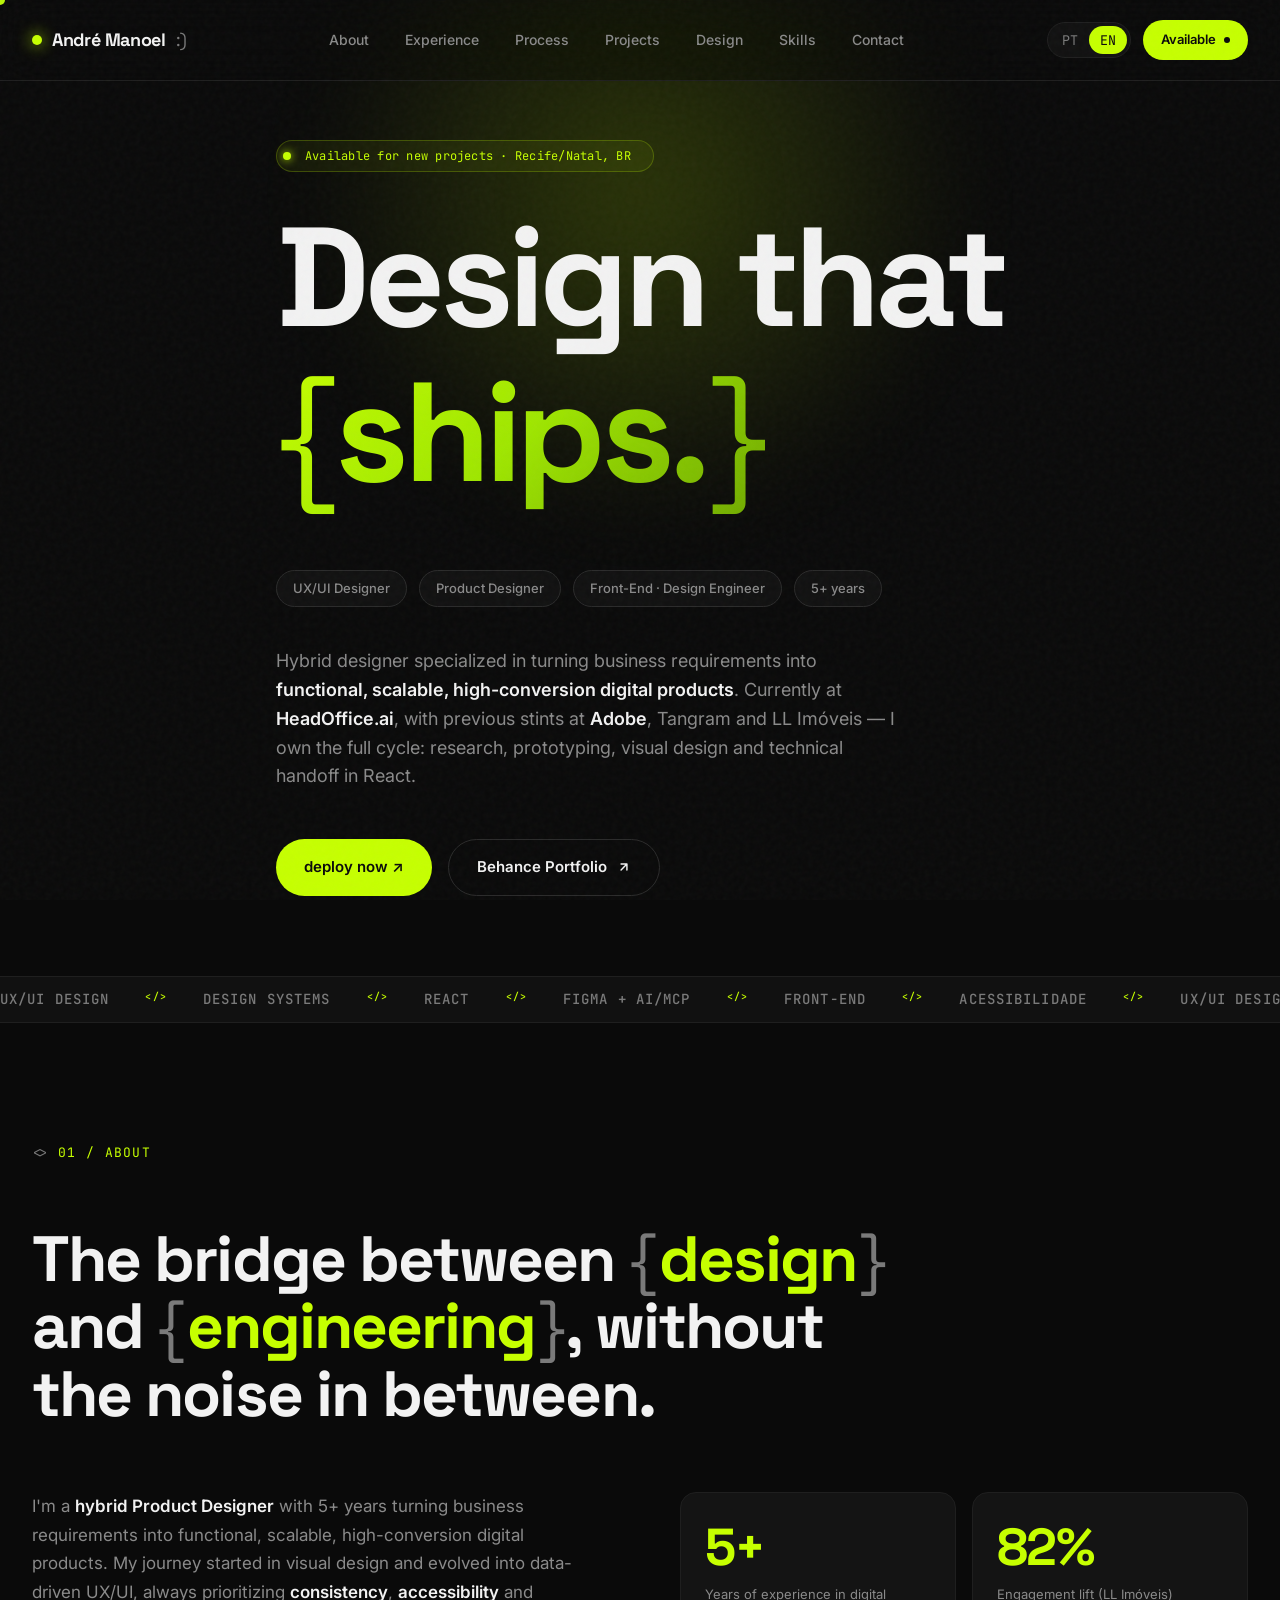
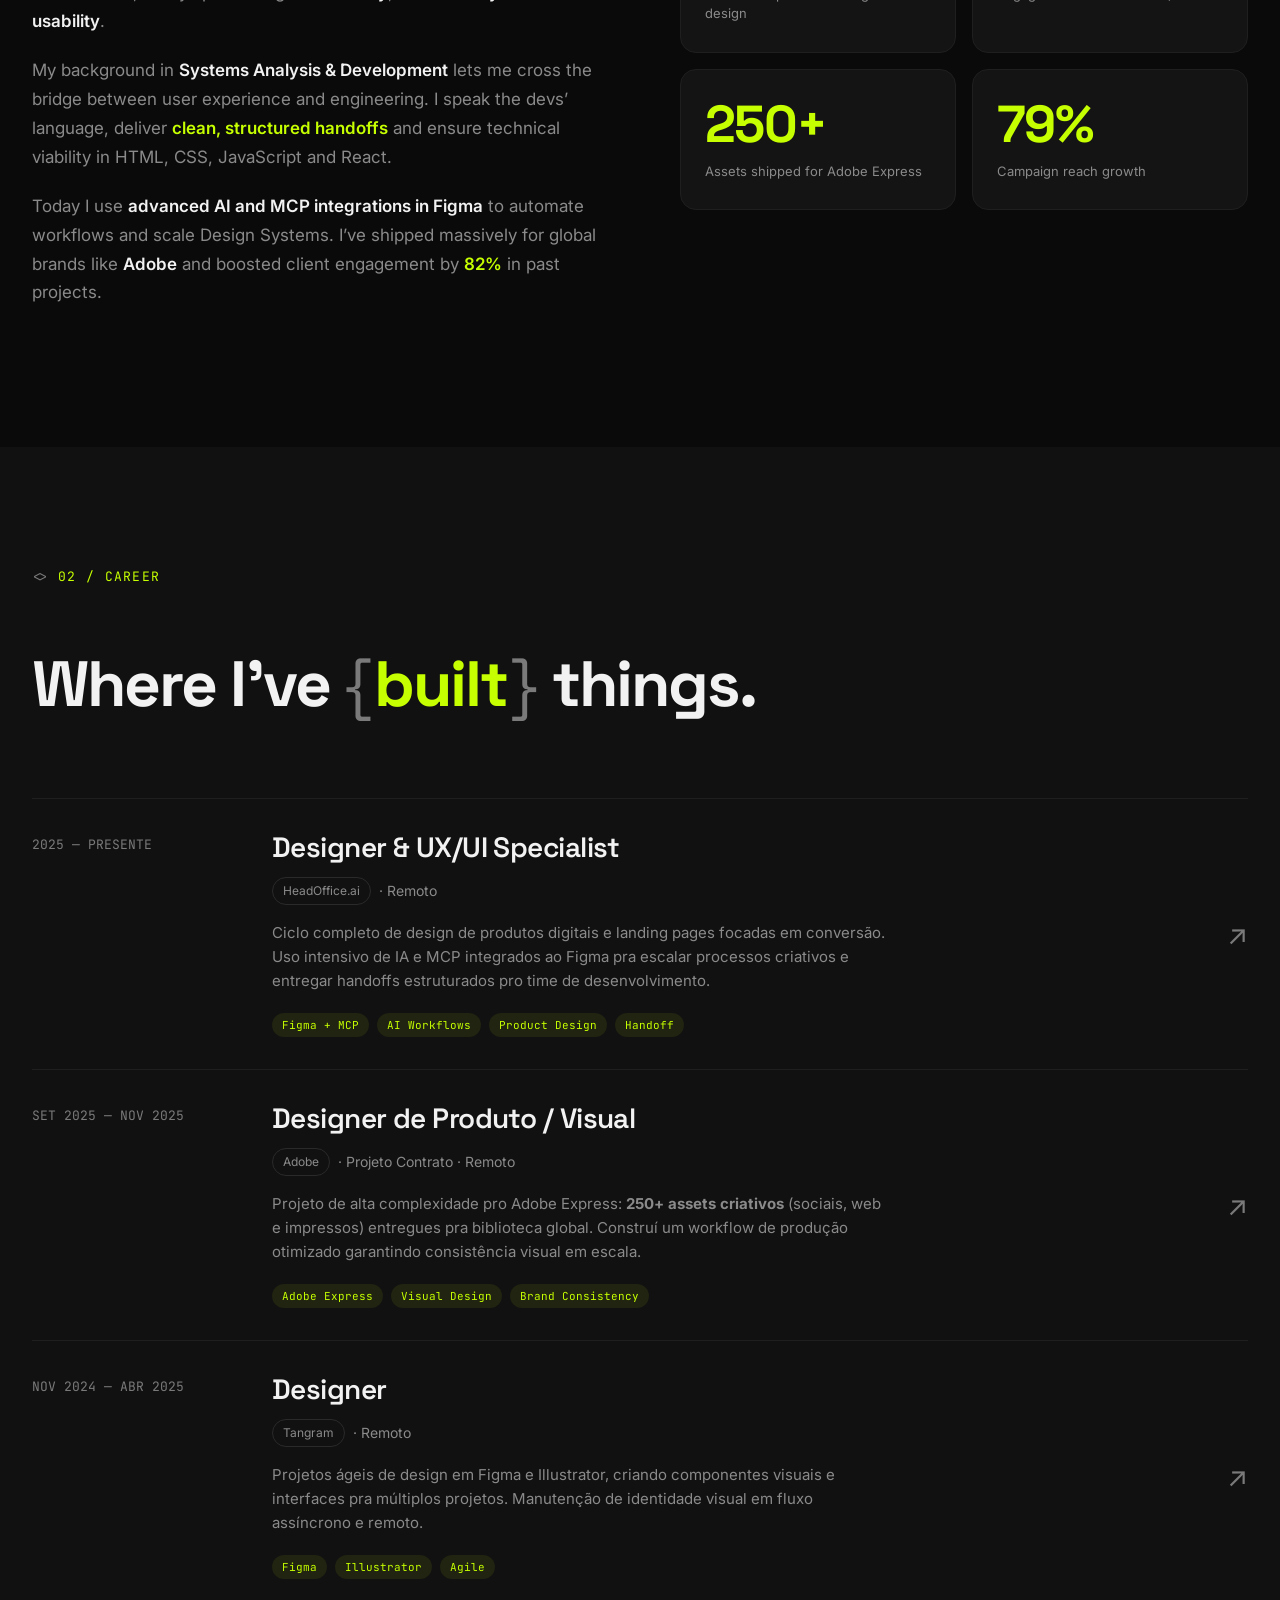
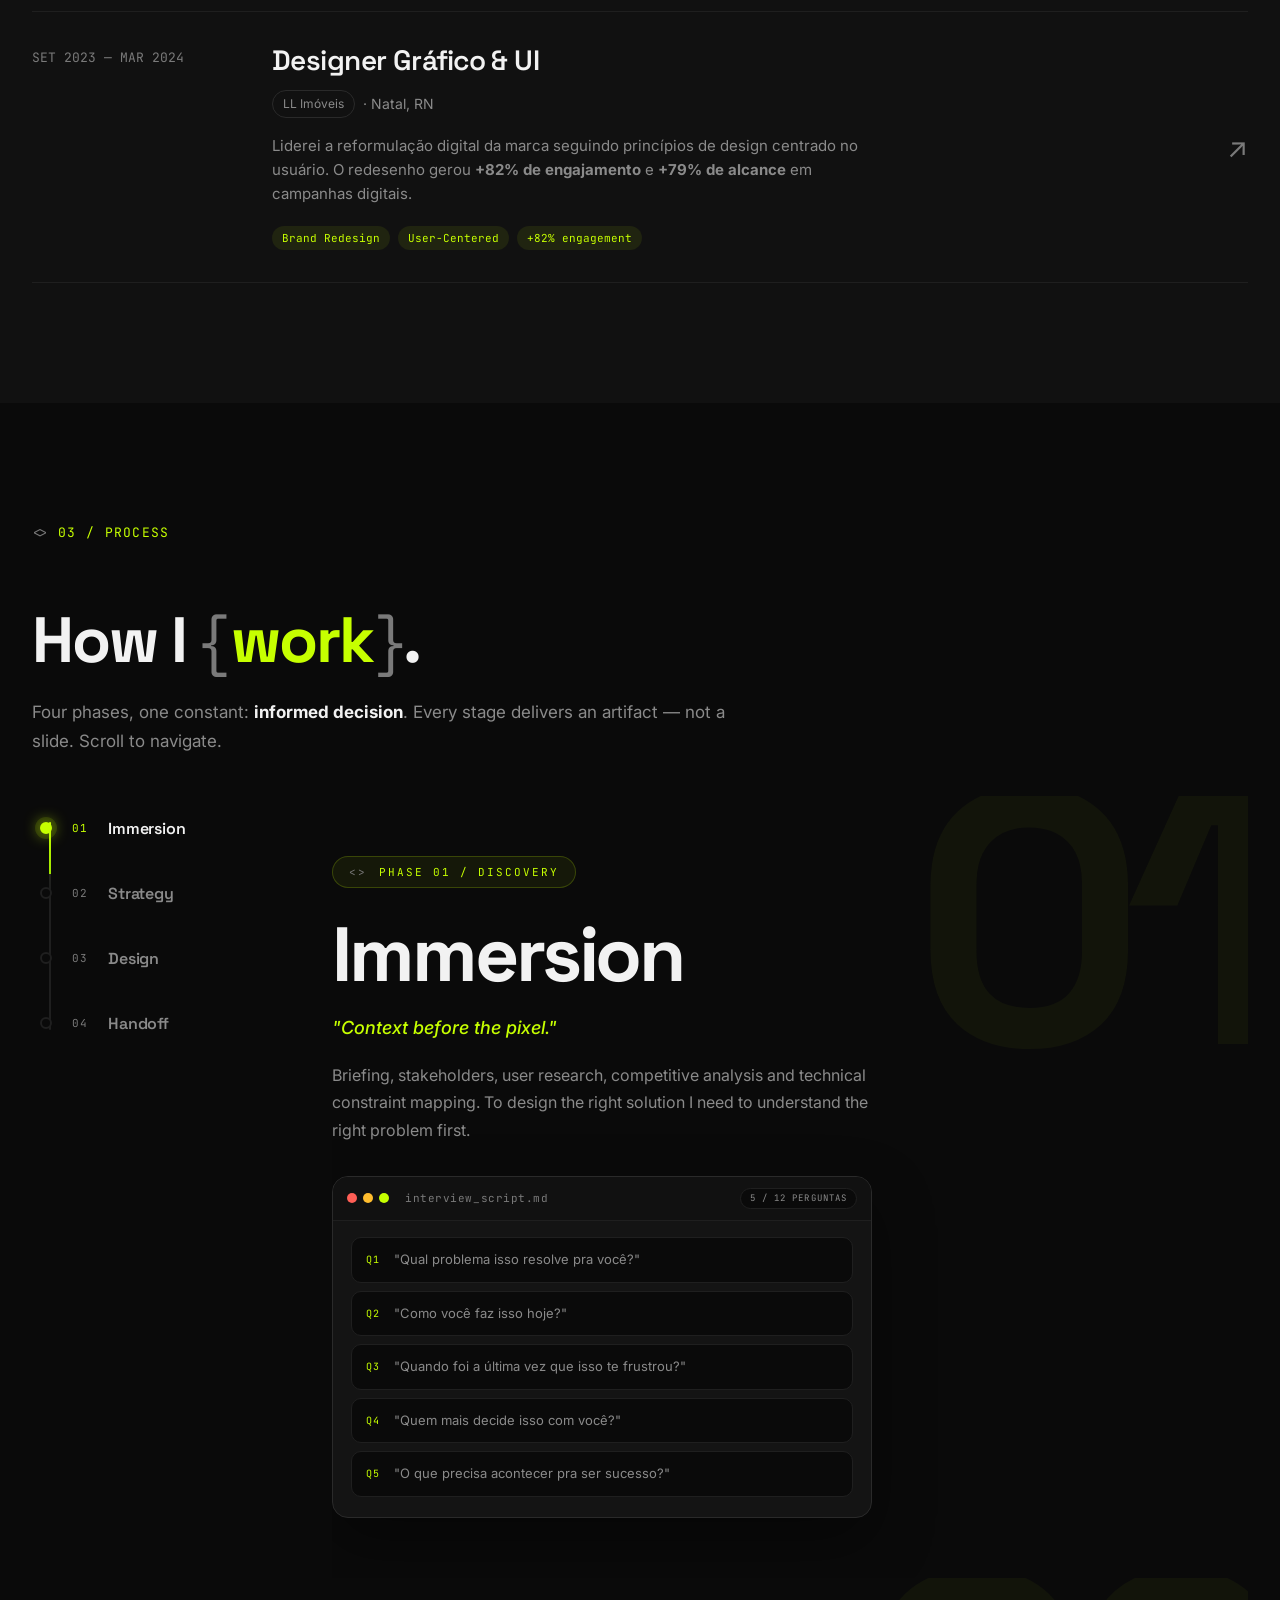
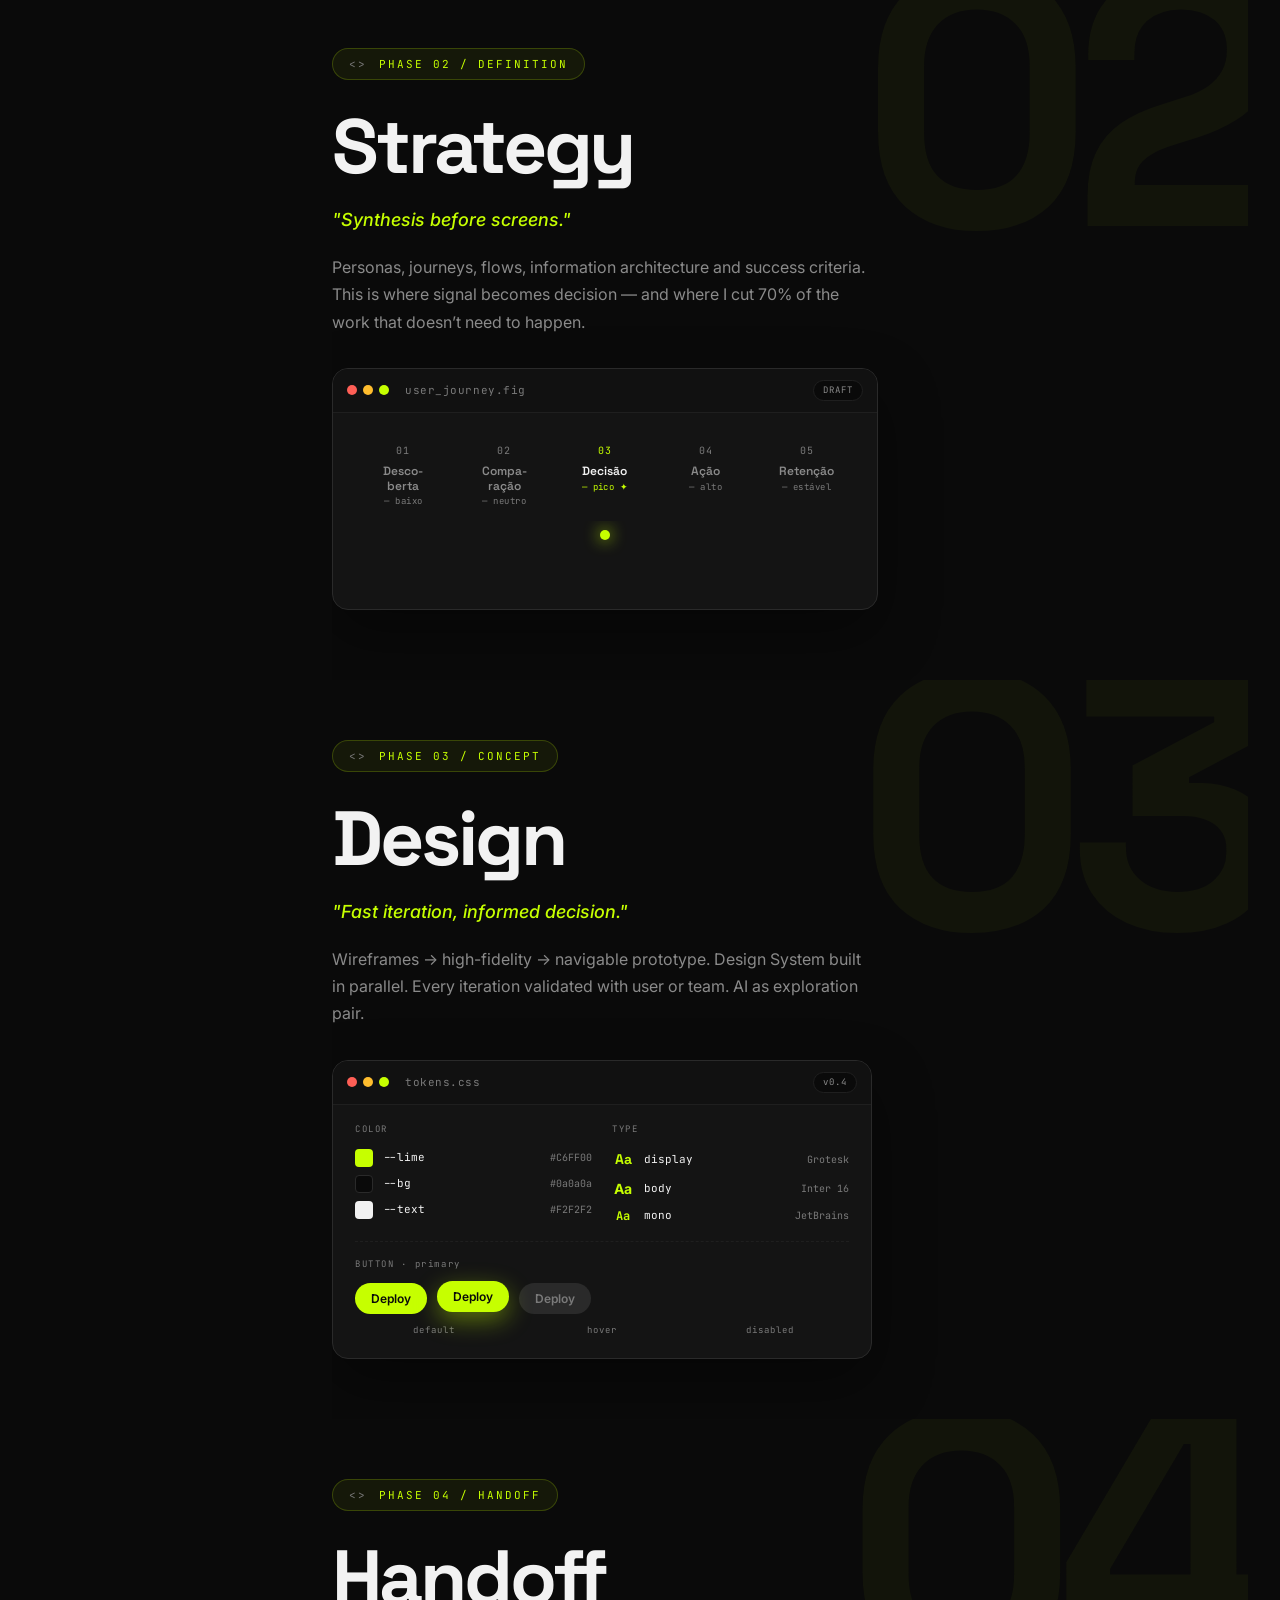
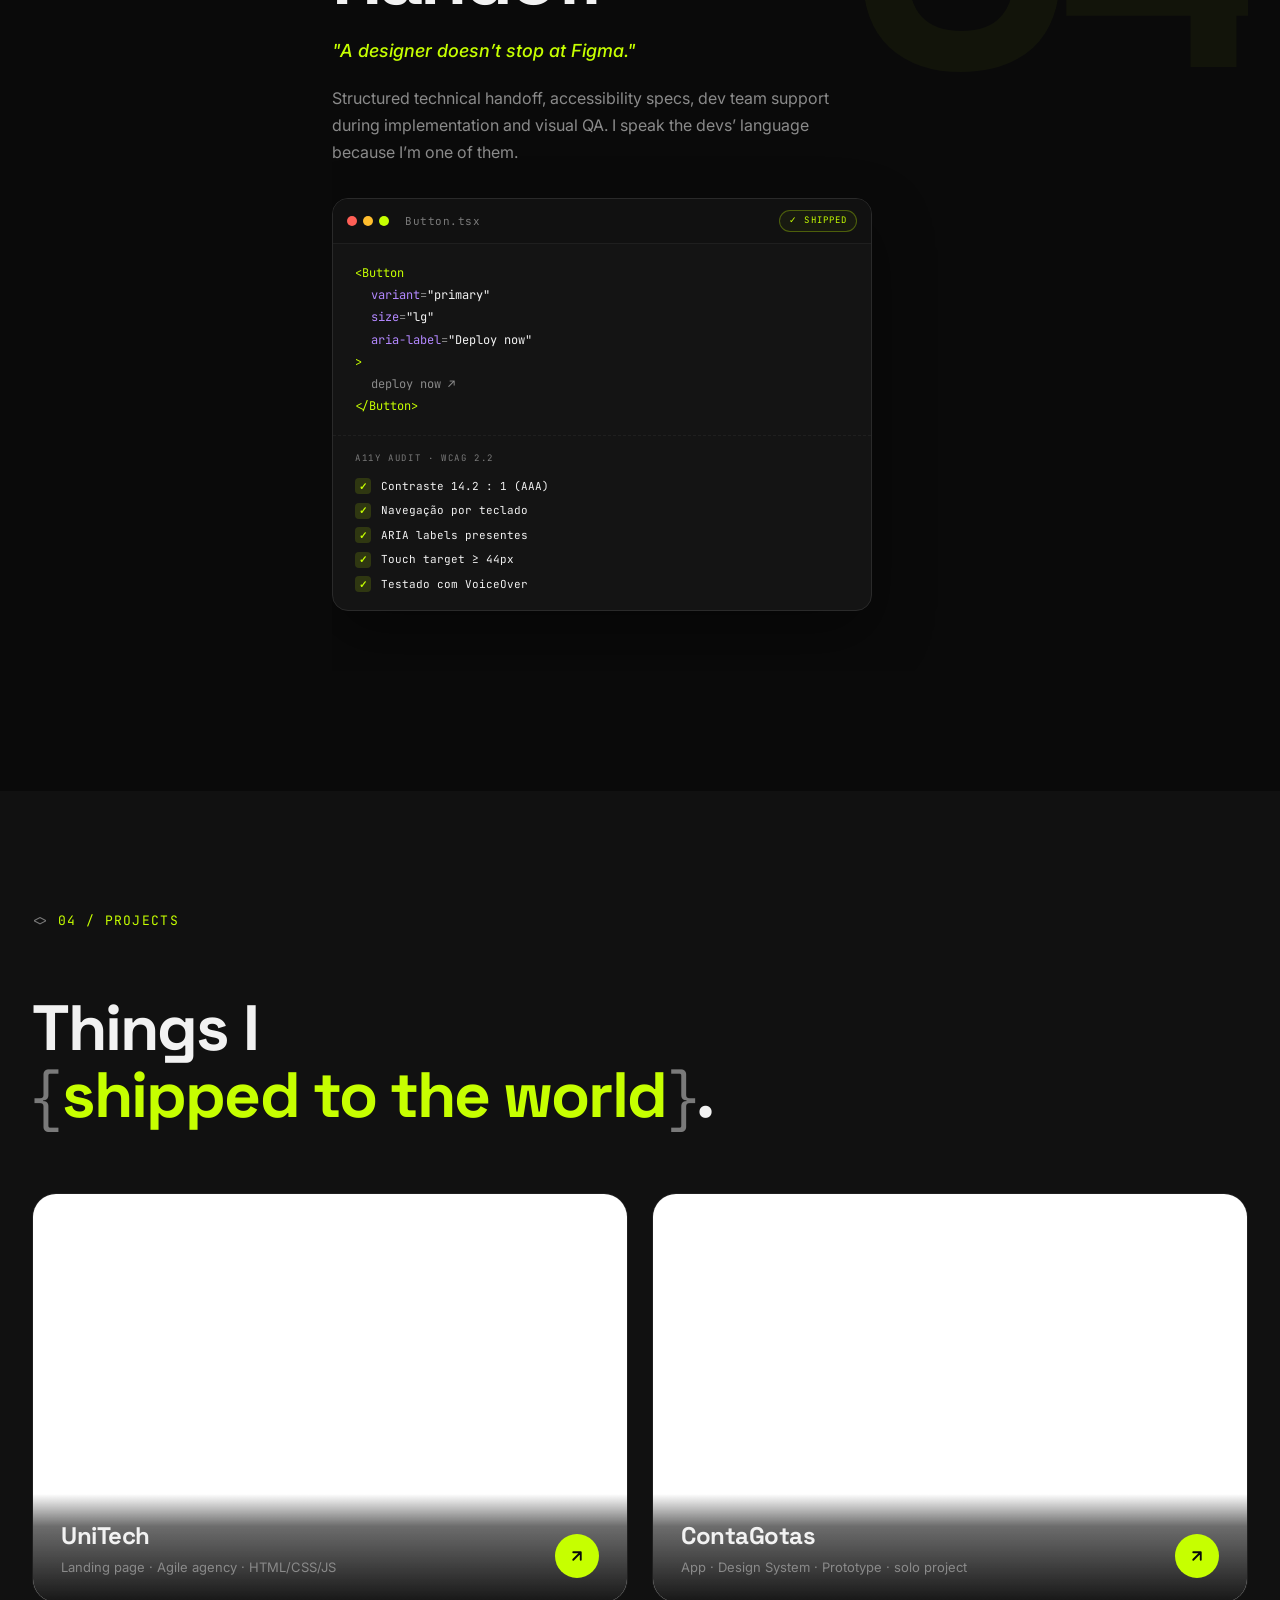
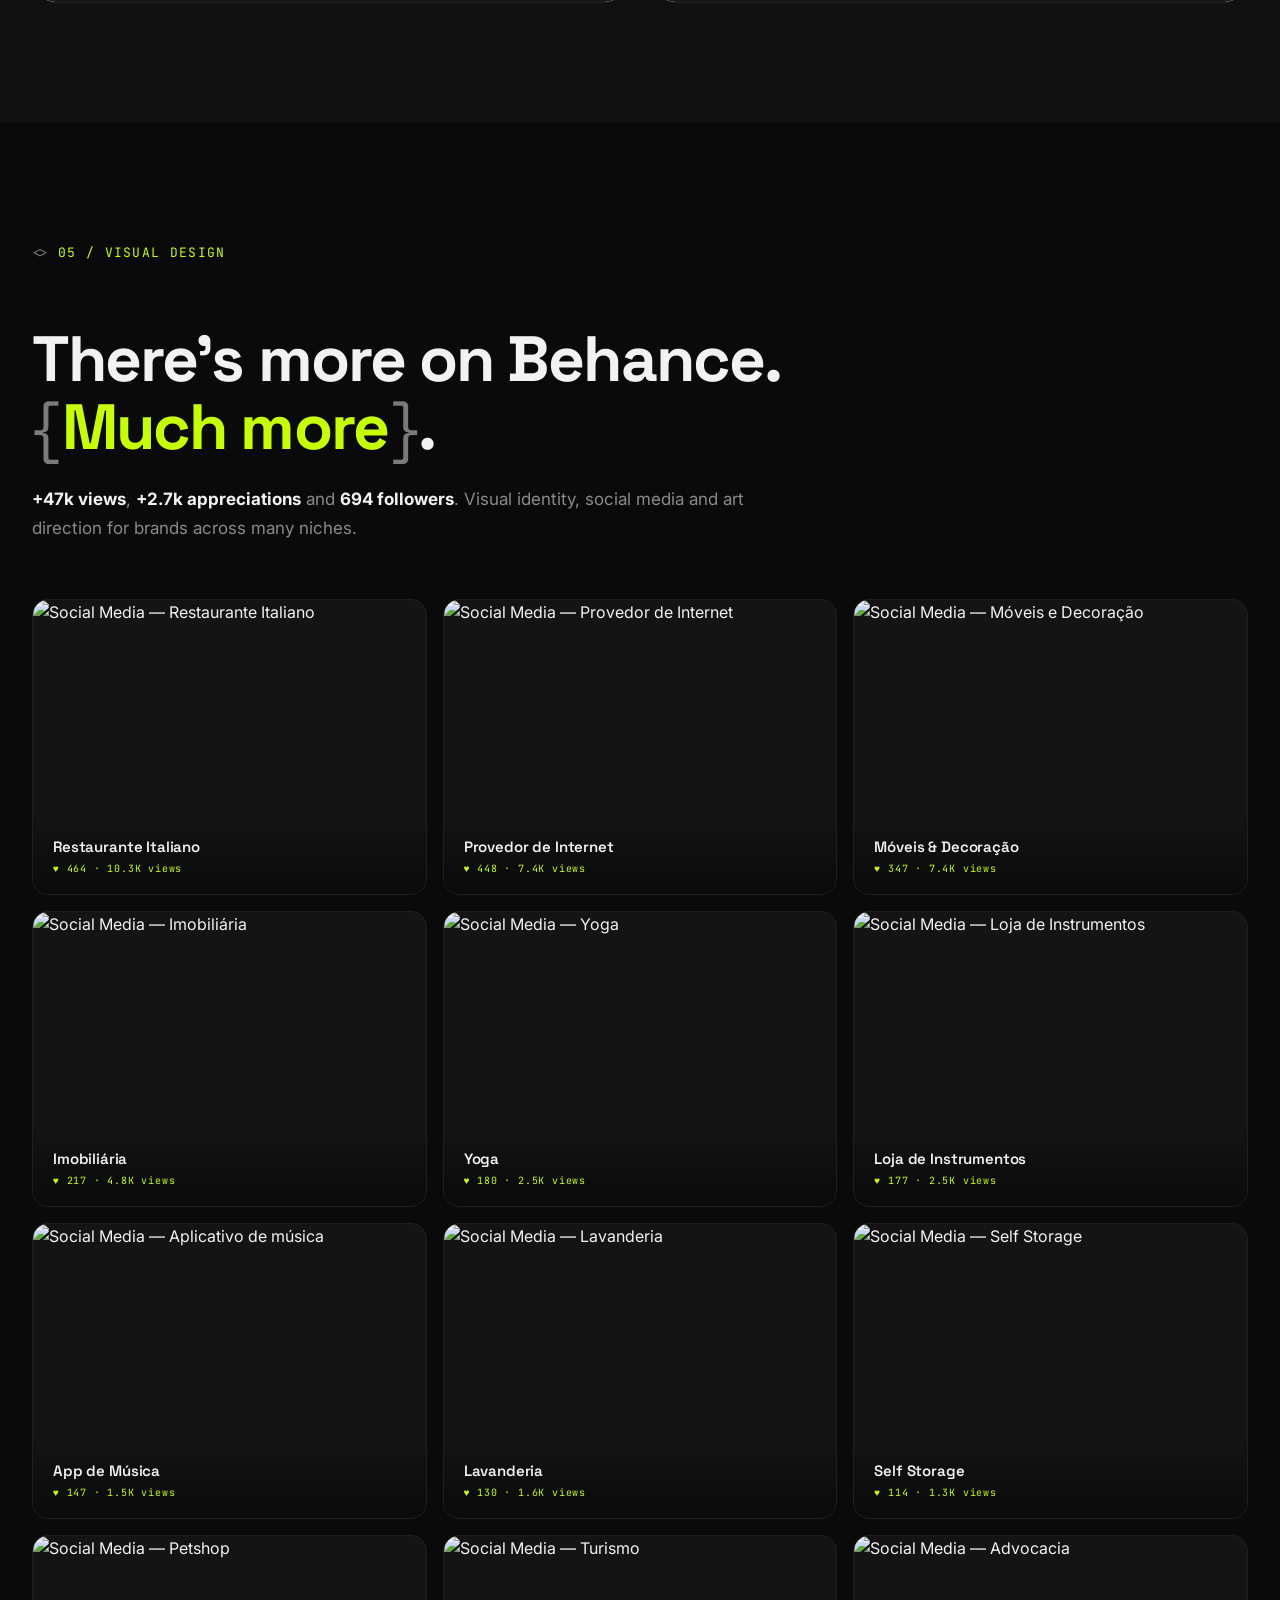
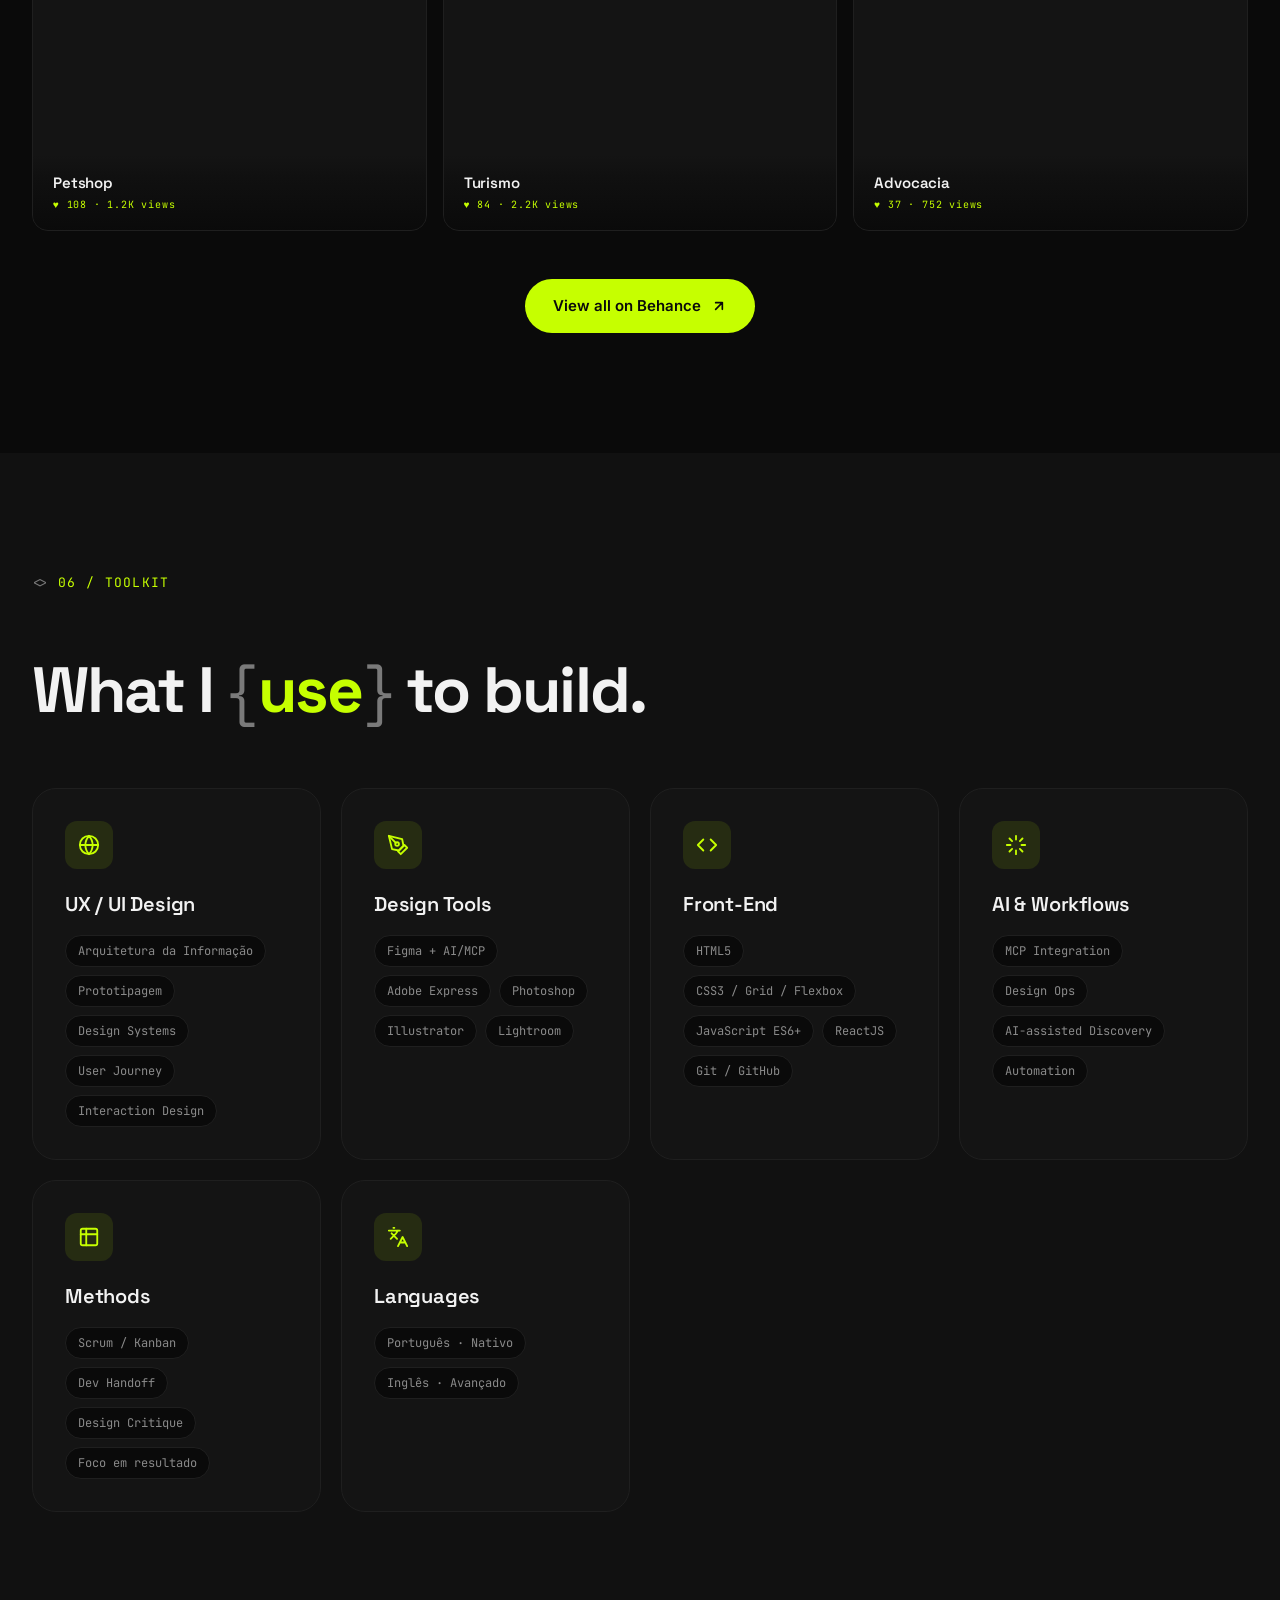
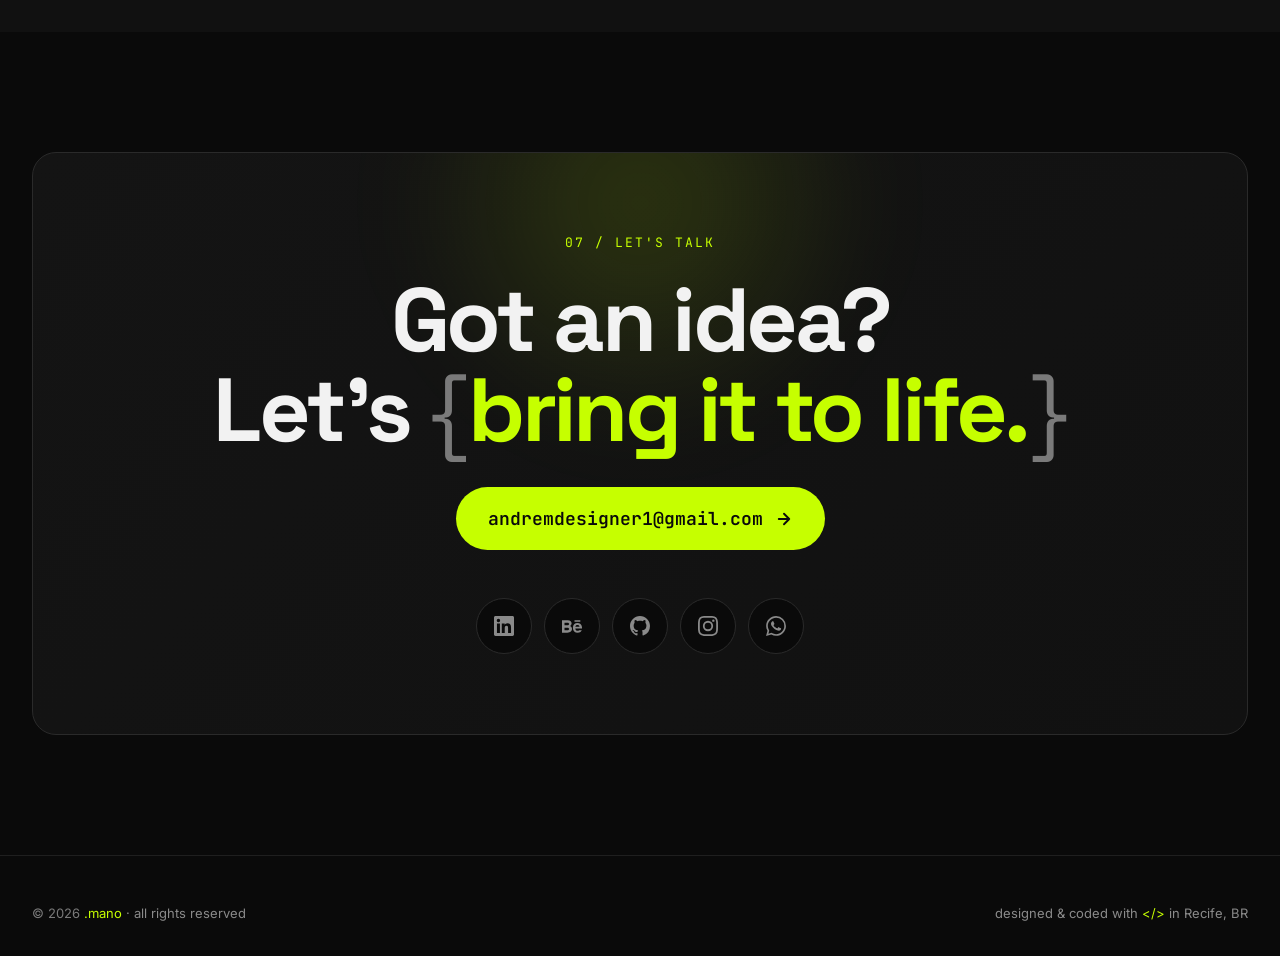
==== commit 1d30767e: "Add files via upload" ====
--- a/index.html
+++ b/index.html
@@ -54,7 +54,7 @@
         <button class="lang-btn" data-lang-switch="en" aria-pressed="false" data-hover>EN</button>
       </div>
       <a href="mailto:andremdesigner1@gmail.com" class="nav-cta" data-hover>
-        <span class="nav-cta-label" data-i18n="nav.available">Disponível</span>
+        <span class="nav-cta-label" data-i18n="nav.available">Vamos conversar?</span>
         <span style="display:inline-block;width:6px;height:6px;background:var(--bg);border-radius:50%;" aria-hidden="true"></span>
       </a>
     </div>
@@ -68,7 +68,7 @@
     <div class="status-pill reveal">
       <img class="status-avatar" onerror="this.remove()" src="https://media.licdn.com/dms/image/v2/D4D03AQFtV-QWuwMjag/profile-displayphoto-crop_800_800/B4DZlXTOY6H0AI-/0/1758106282095?e=1787184000&v=beta&t=5m9pSikh3ZSI5dStxUFtf2FGkVQ0LWDMI7VWDf2AWZ4" alt="André Manoel" loading="eager"/>
       <span class="status-dot" aria-hidden="true"></span>
-      <span class="status-text" data-i18n="hero.pill">Disponível para novos projetos · Recife/Natal, BR</span>
+      <span class="status-text" data-i18n="hero.pill">UX/UI Designer × Design Engineer · Recife/Natal, BR</span>
     </div>
 
     <h1 class="reveal" data-i18n="hero.h1">
--- a/css/main.css
+++ b/css/main.css
@@ -0,0 +1,23 @@
+/* ============================================================
+   André Manoel — Portfólio
+   Entry point de estilos. Ordem = cascata intencional:
+   tokens → base → layout → componentes.
+   ============================================================ */
+
+/* 1. Fundação */
+@import url('tokens.css');
+@import url('base.css');
+@import url('layout.css');
+
+/* 2. Componentes (ordem de aparição na página) */
+@import url('components/cursor.css');
+@import url('components/nav.css');
+@import url('components/hero.css');
+@import url('components/about.css');
+@import url('components/experience.css');
+@import url('components/process.css');
+@import url('components/projects.css');
+@import url('components/behance.css');
+@import url('components/skills.css');
+@import url('components/contact.css');
+@import url('components/footer.css');
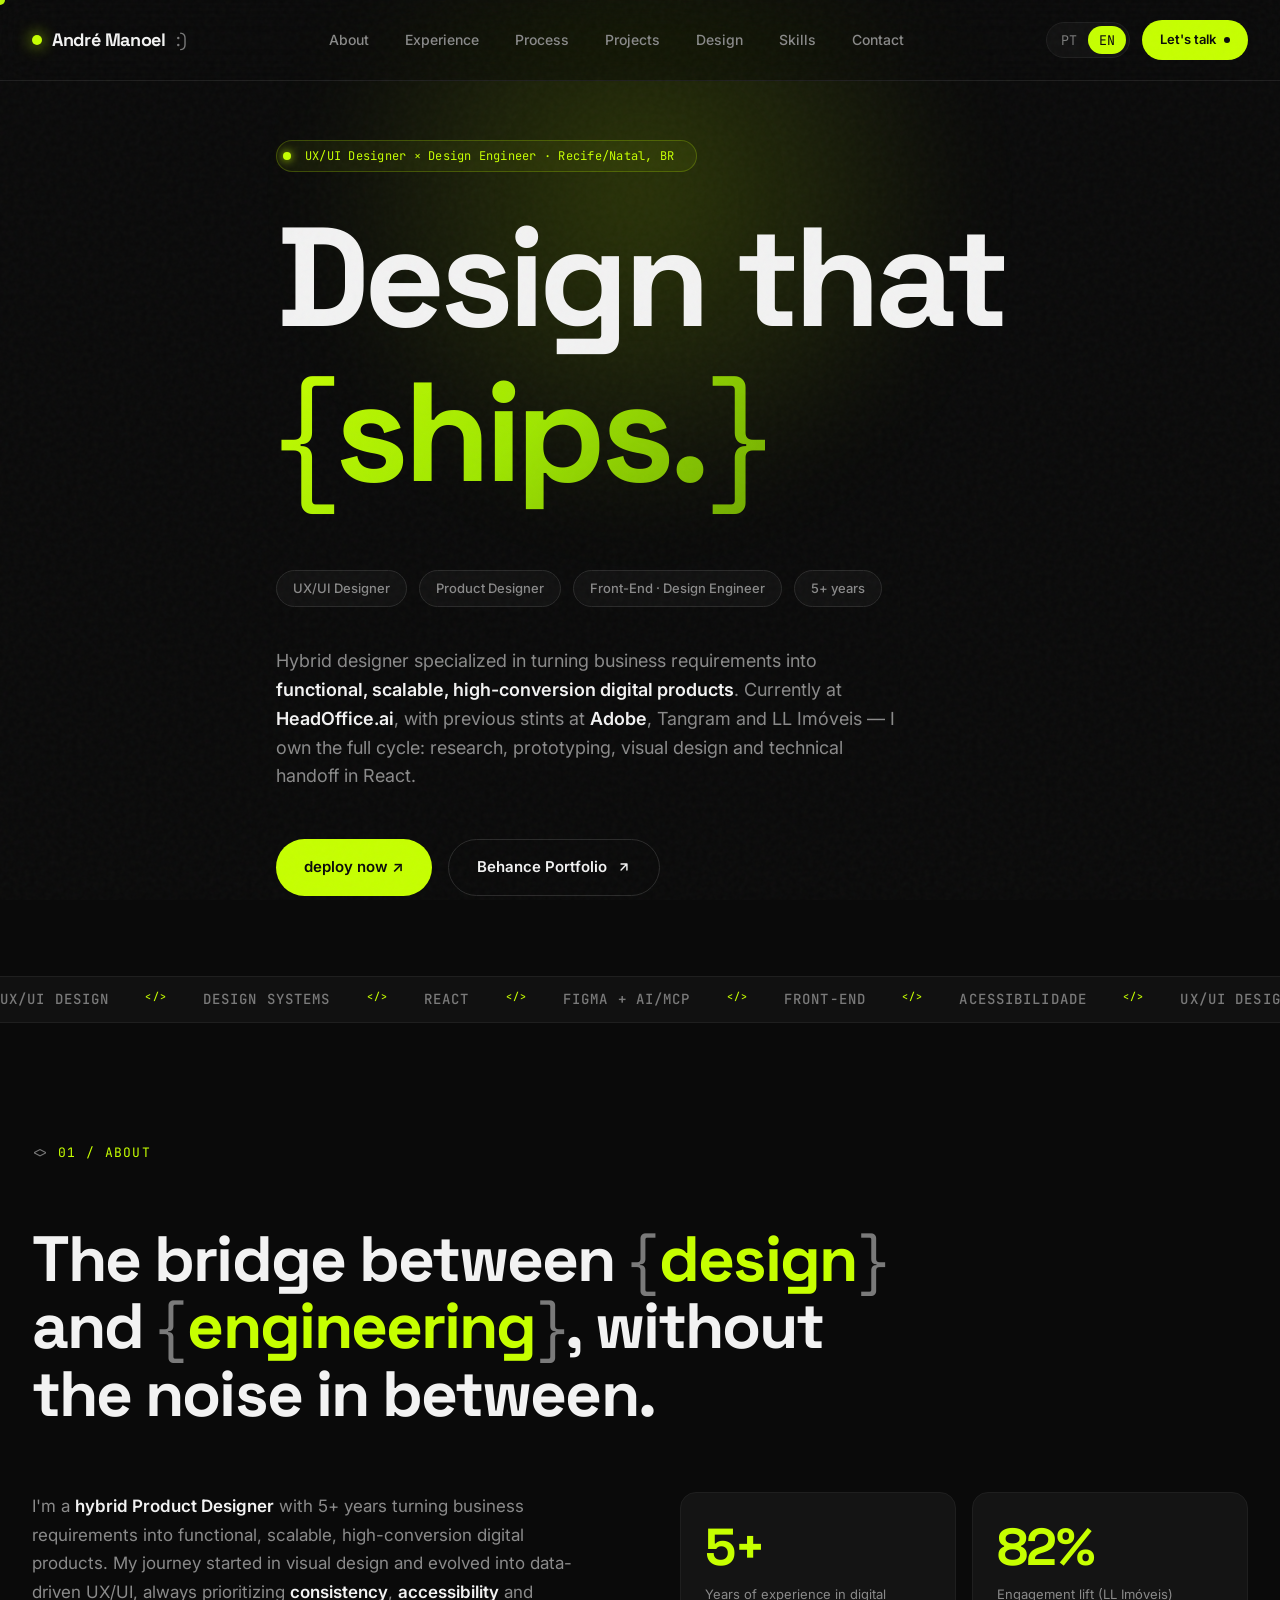
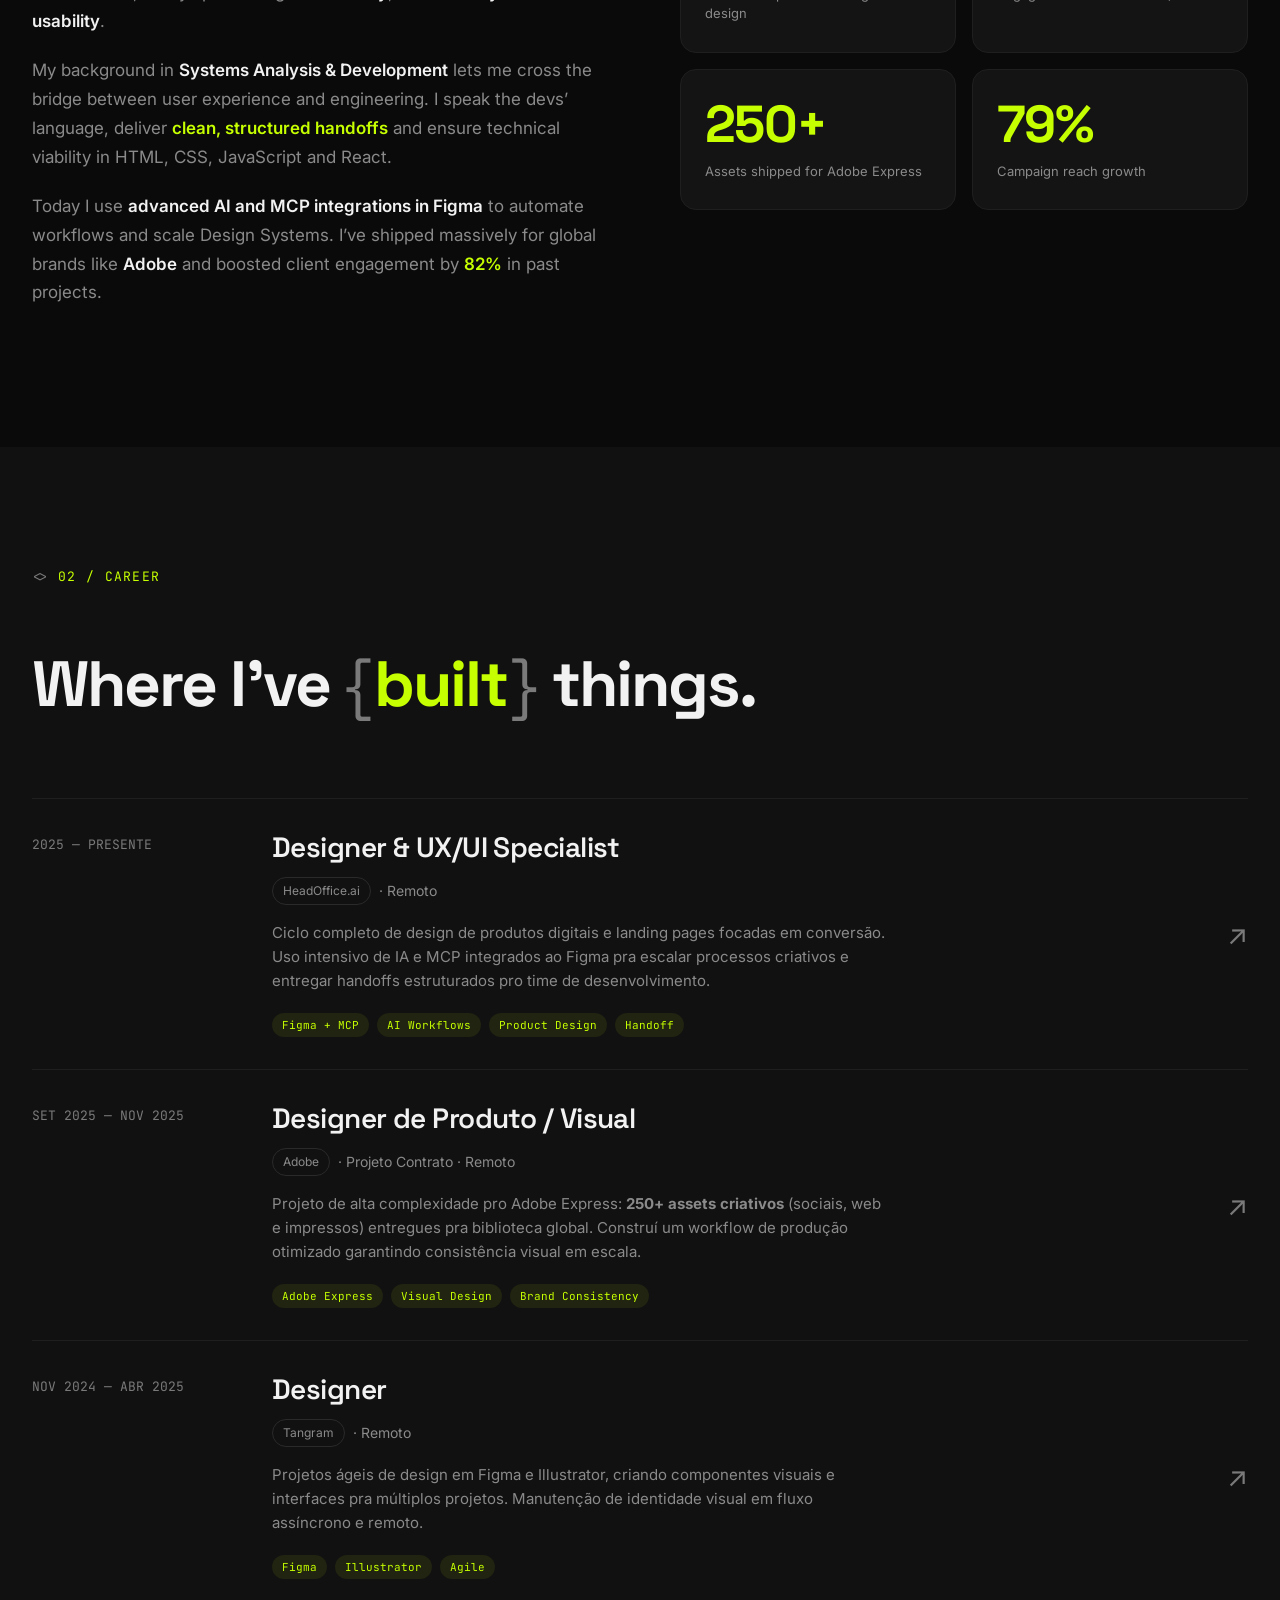
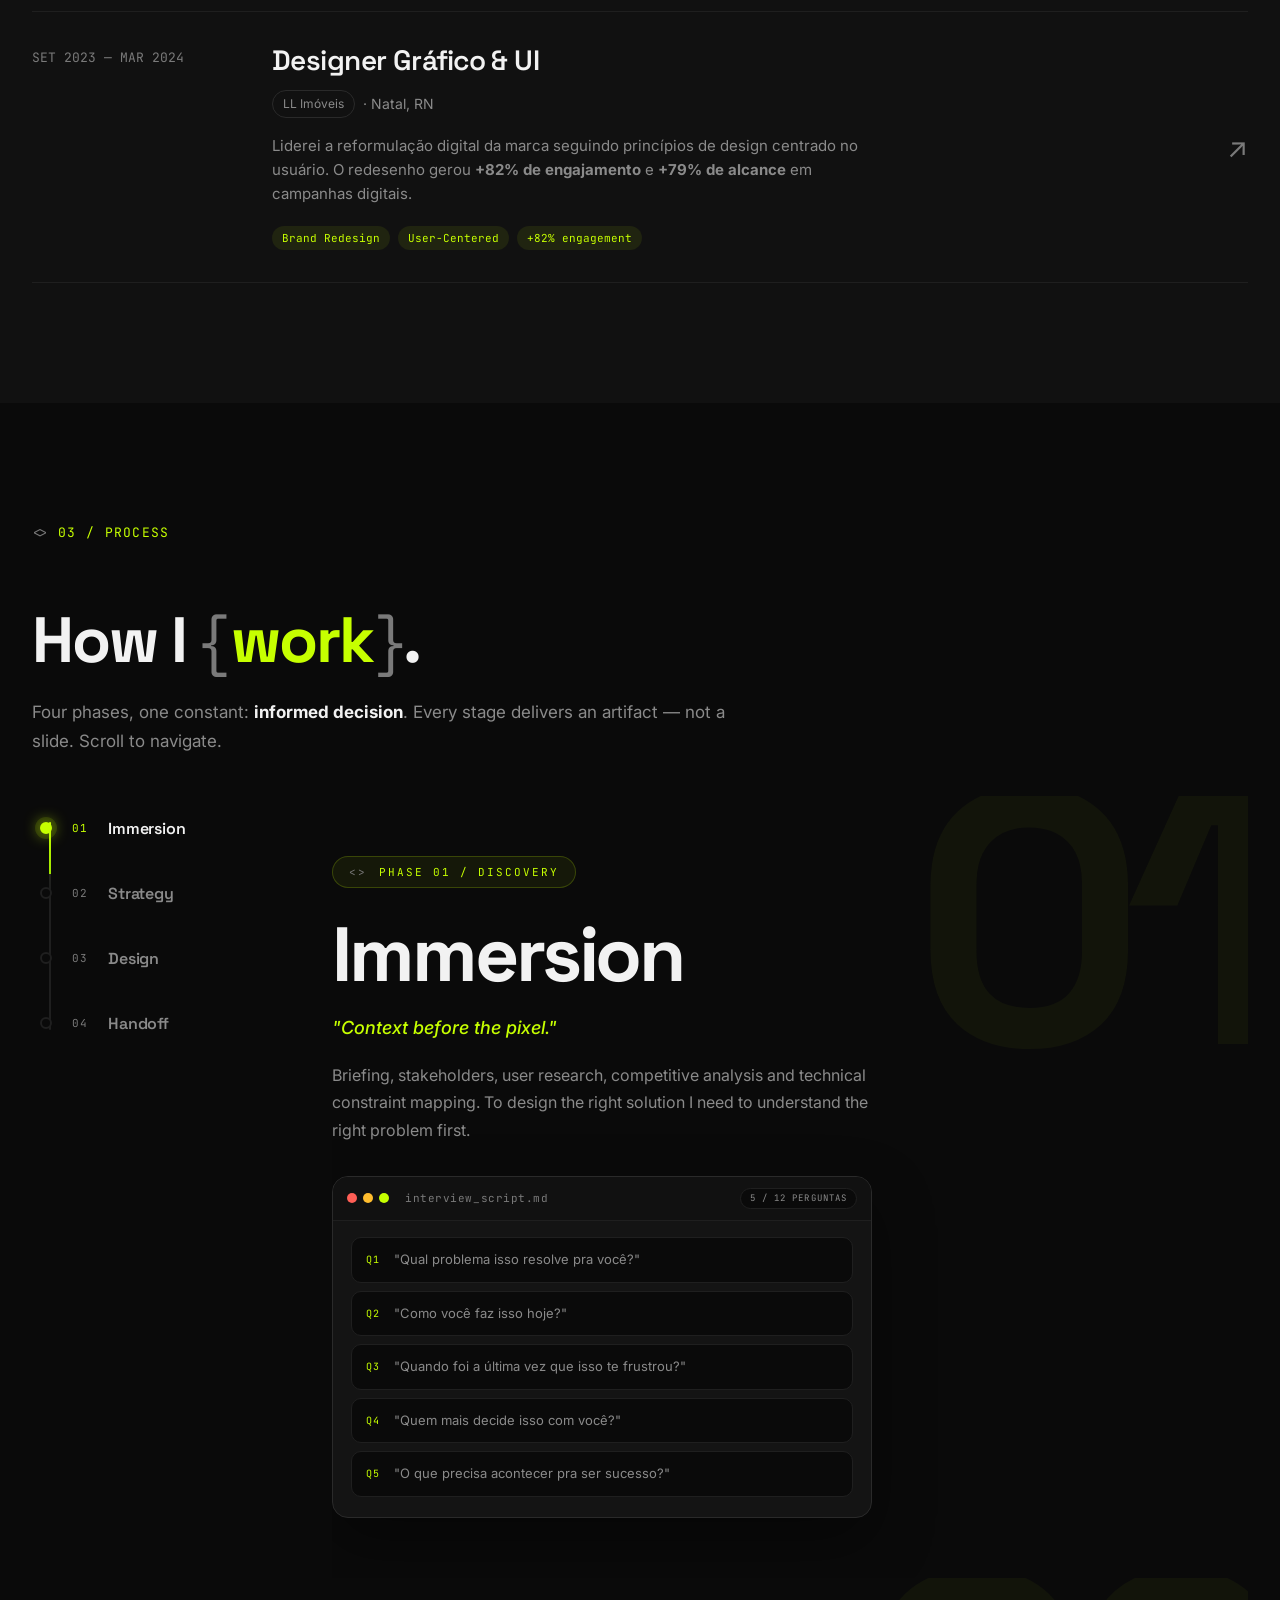
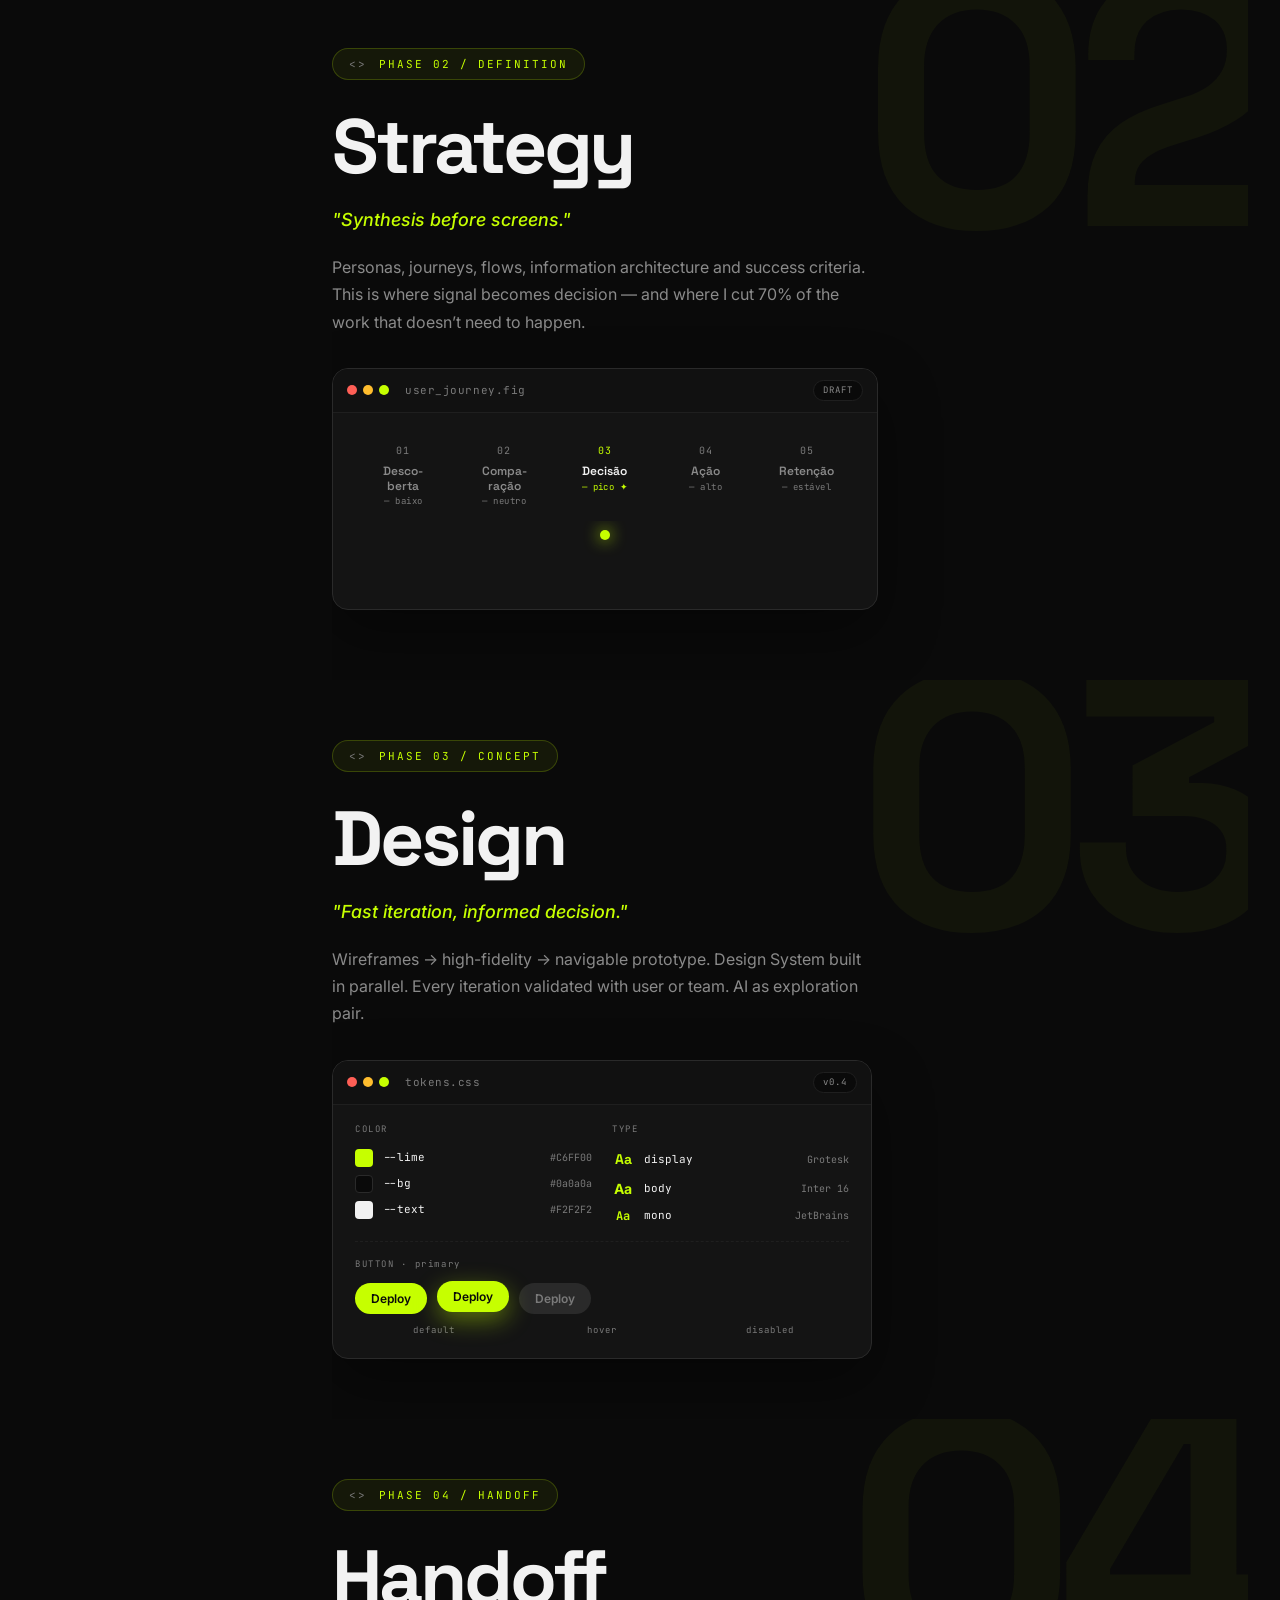
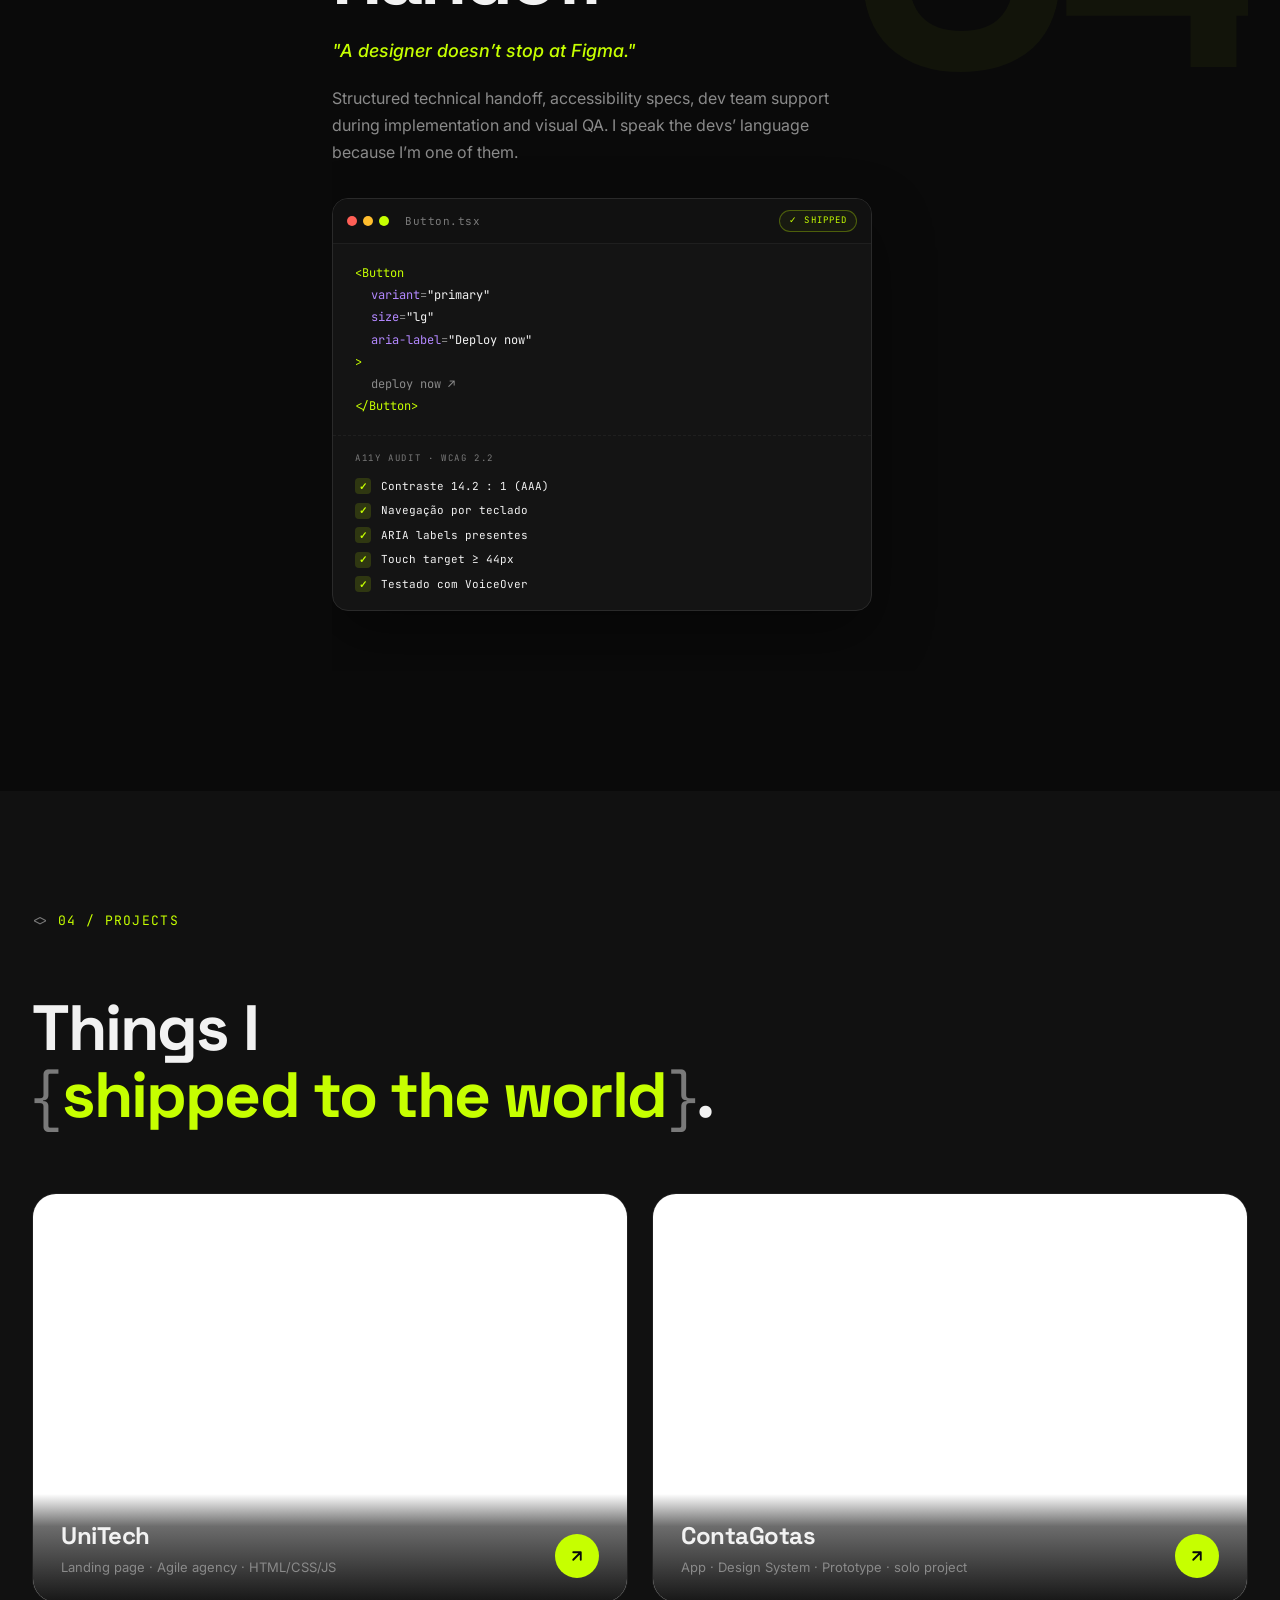
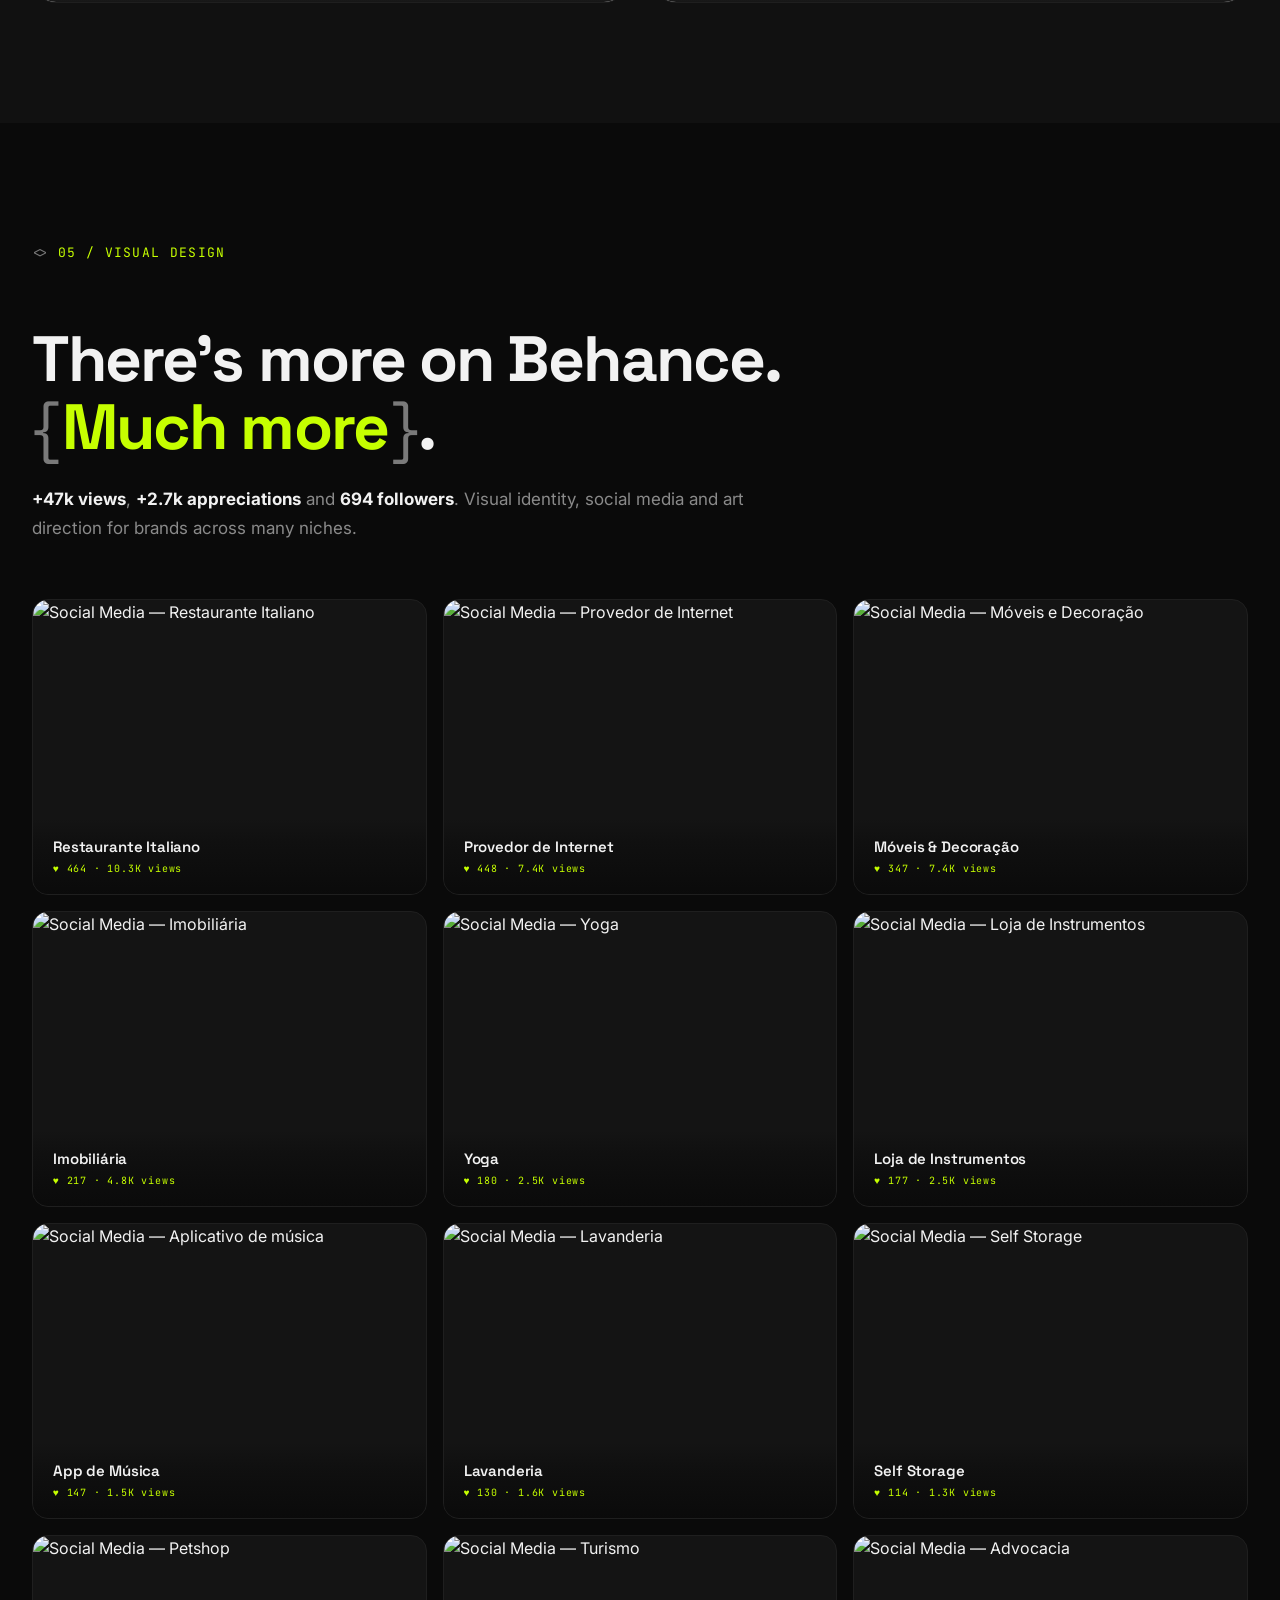
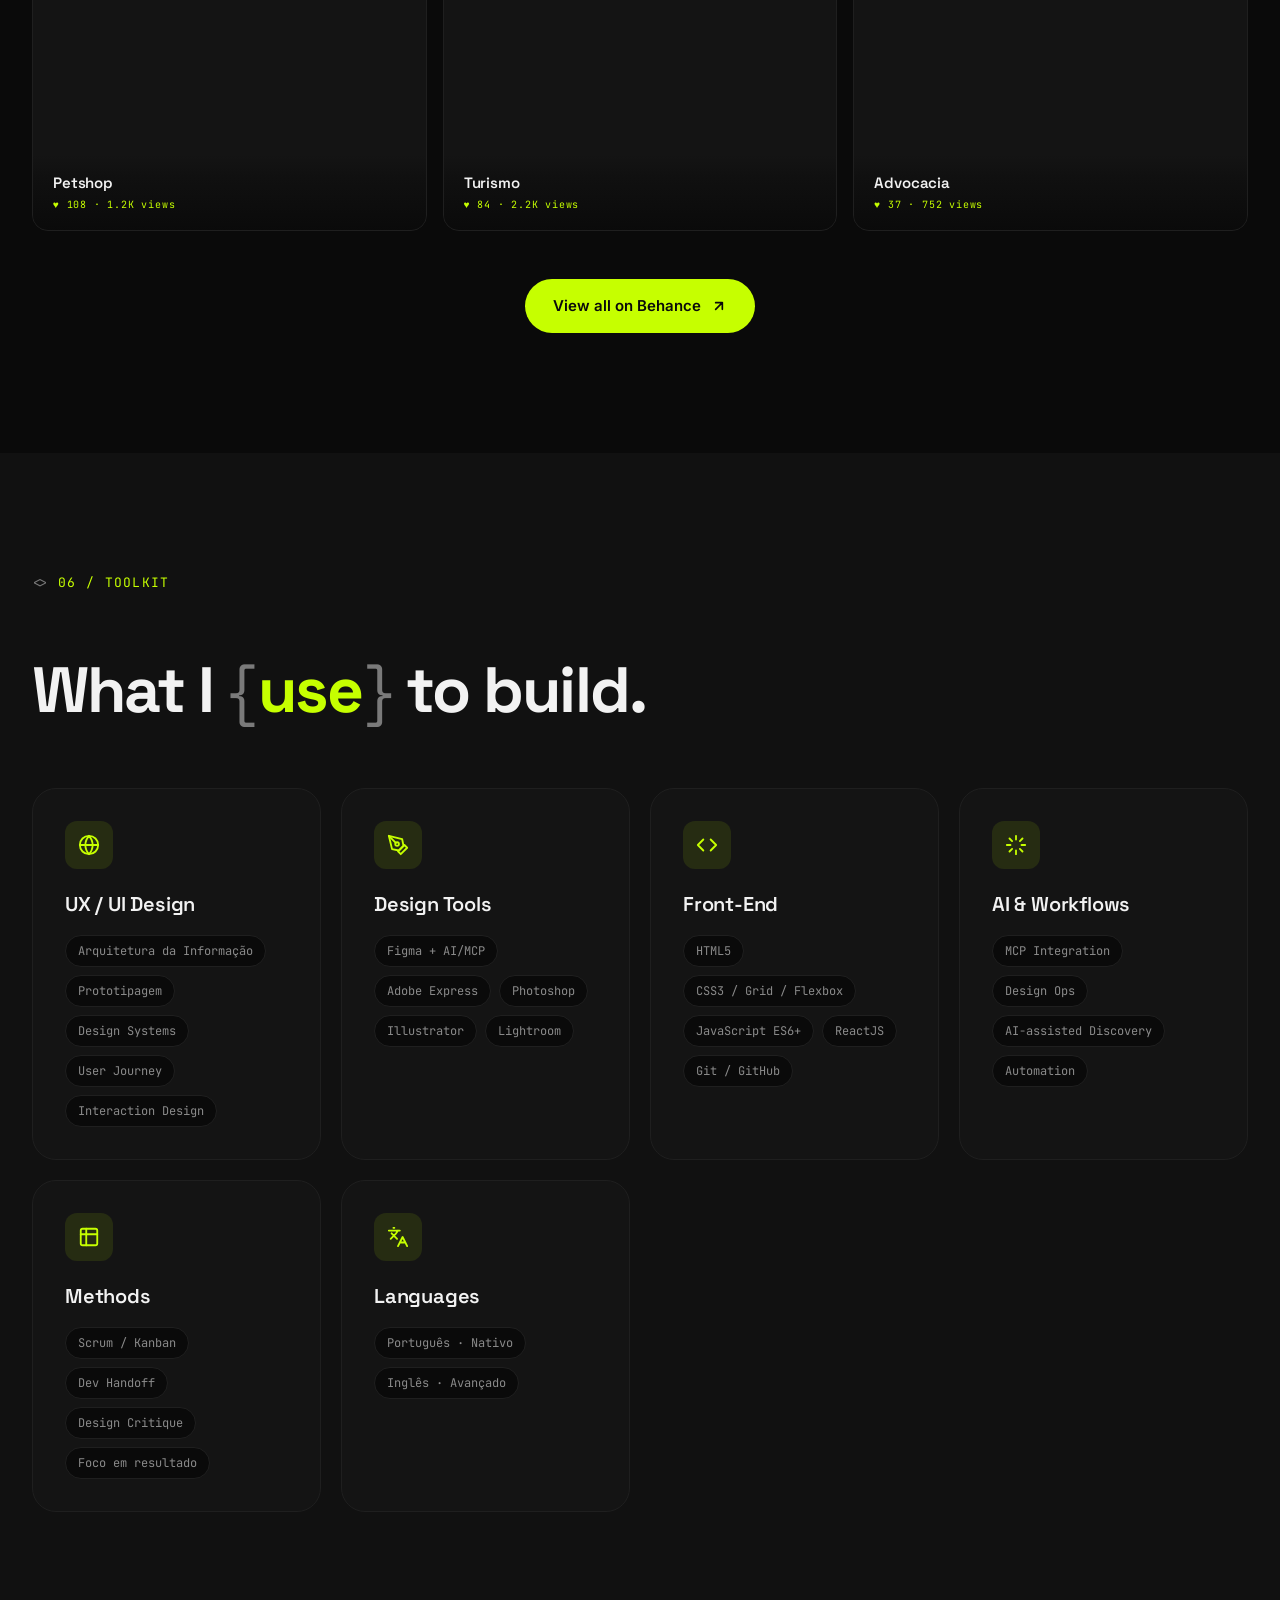
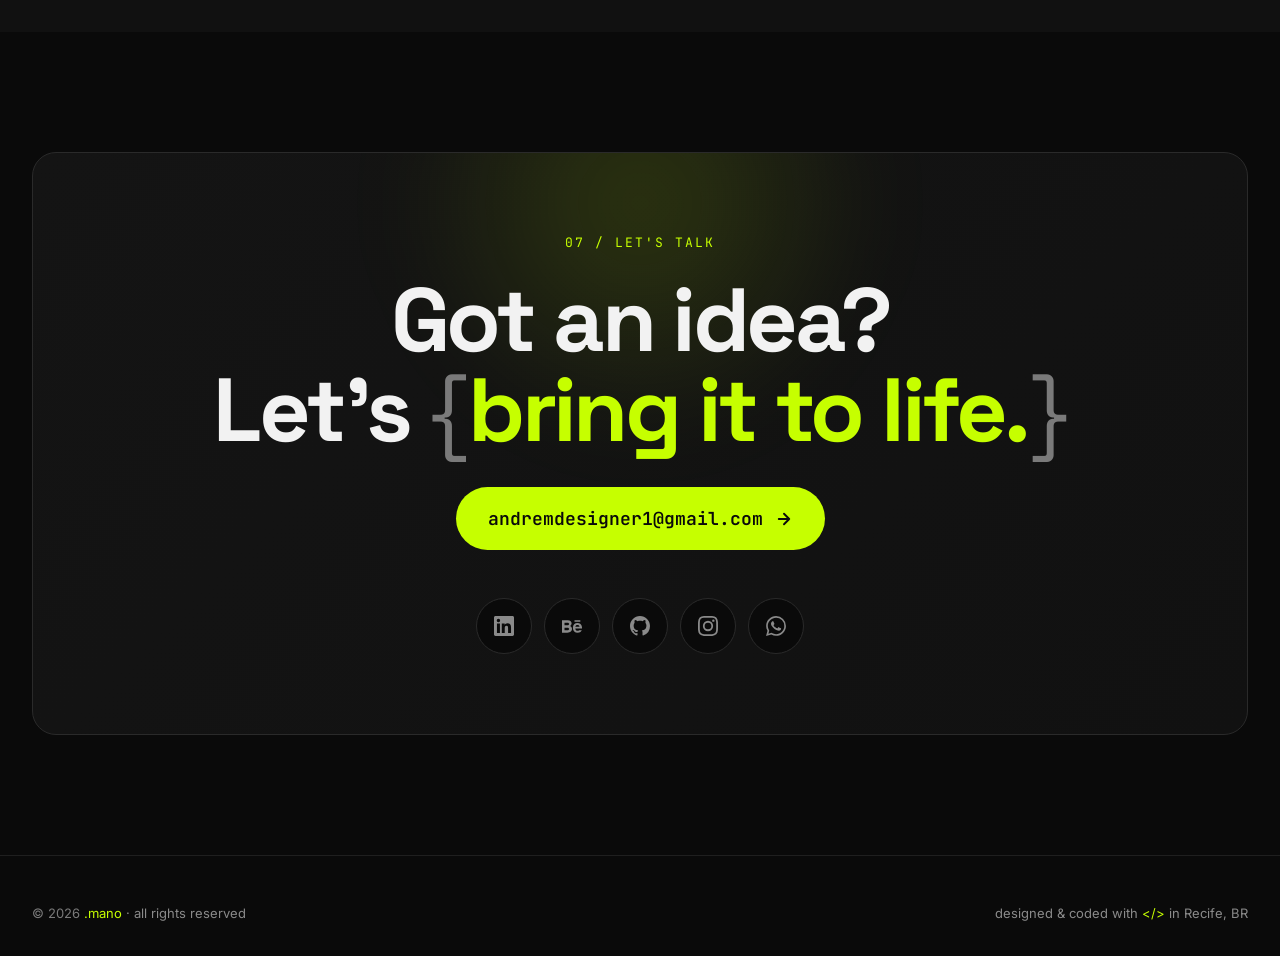
==== commit ff7a9902: "Add files via upload" ====
--- a/index.html
+++ b/index.html
@@ -53,7 +53,7 @@
         <button class="lang-btn active" data-lang-switch="pt" aria-pressed="true" data-hover>PT</button>
         <button class="lang-btn" data-lang-switch="en" aria-pressed="false" data-hover>EN</button>
       </div>
-      <a href="mailto:andremdesigner1@gmail.com" class="nav-cta" data-hover>
+      <a href="https://wa.me/5551992271648?text=Oi%20Andr%C3%A9%2C%20vim%20pelo%20seu%20portf%C3%B3lio!" class="nav-cta" target="_blank" rel="noopener" data-hover>
         <span class="nav-cta-label" data-i18n="nav.available">Vamos conversar?</span>
         <span style="display:inline-block;width:6px;height:6px;background:var(--bg);border-radius:50%;" aria-hidden="true"></span>
       </a>
